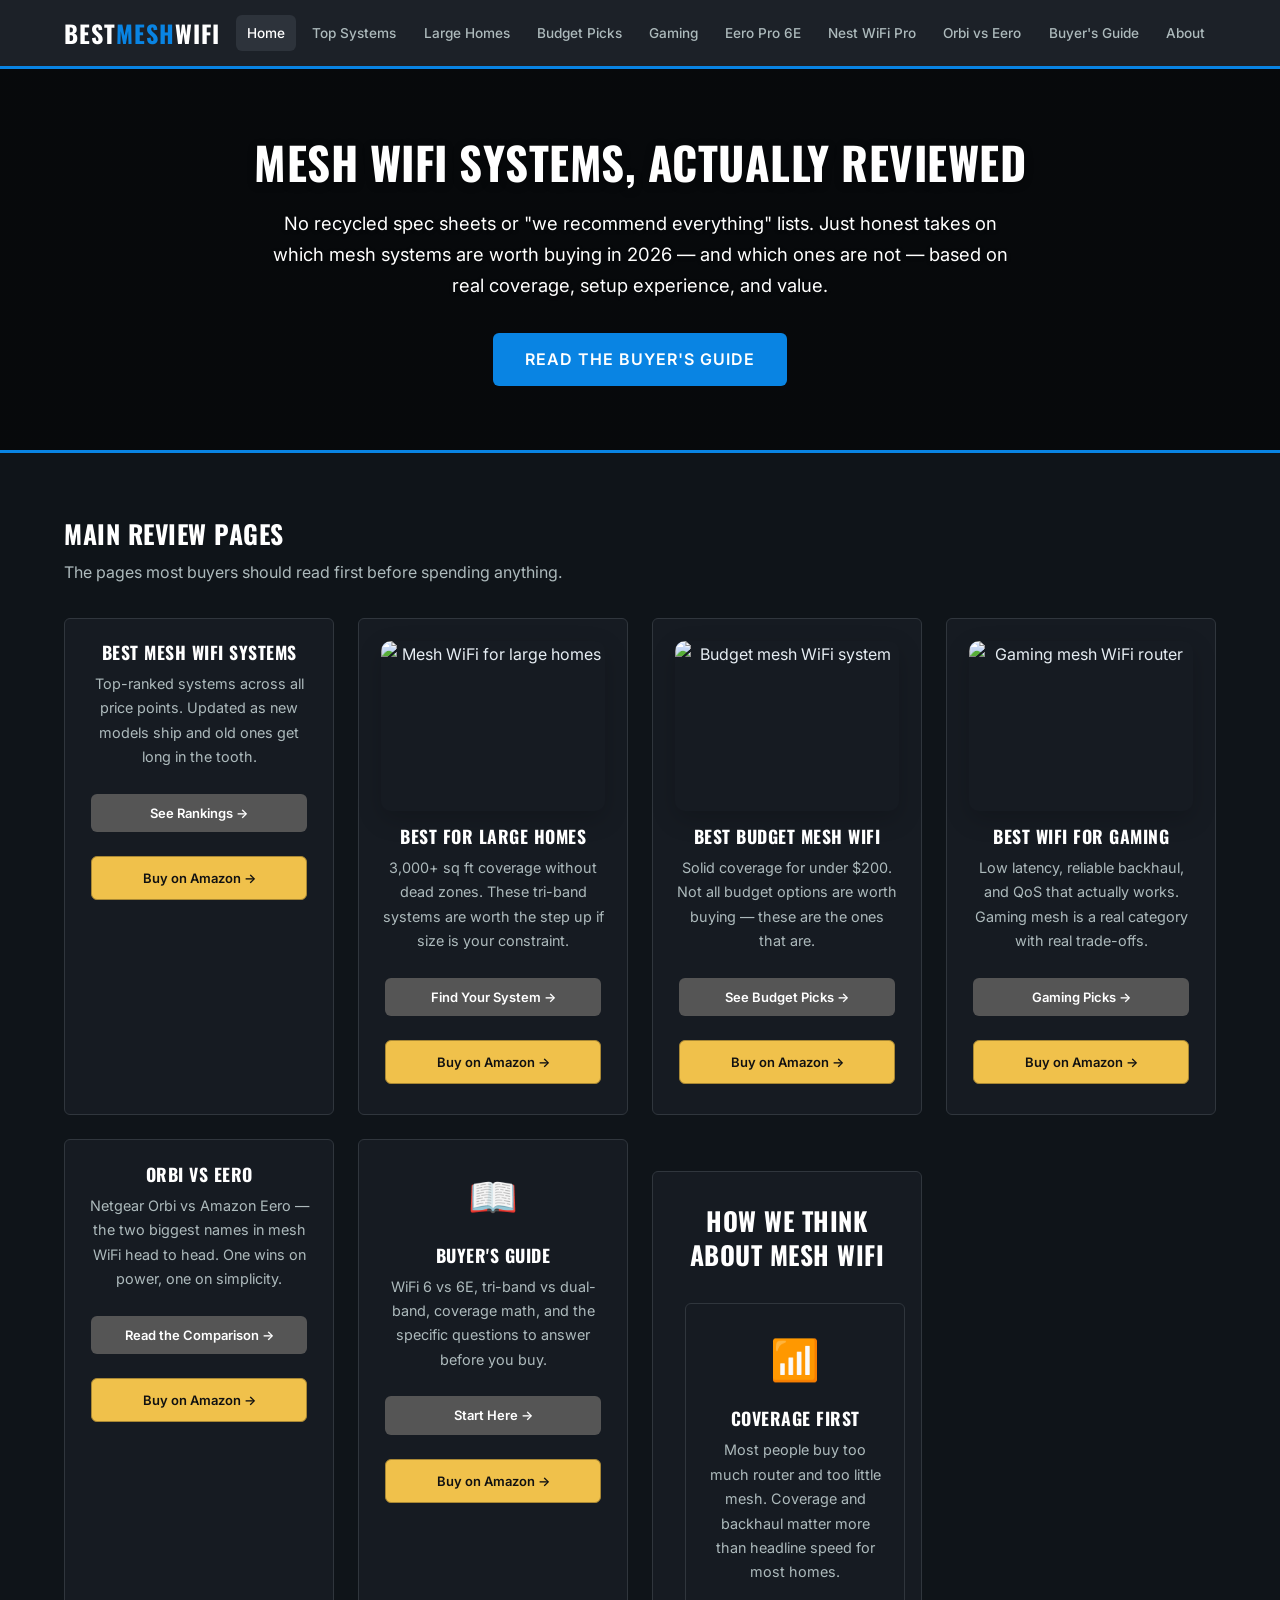
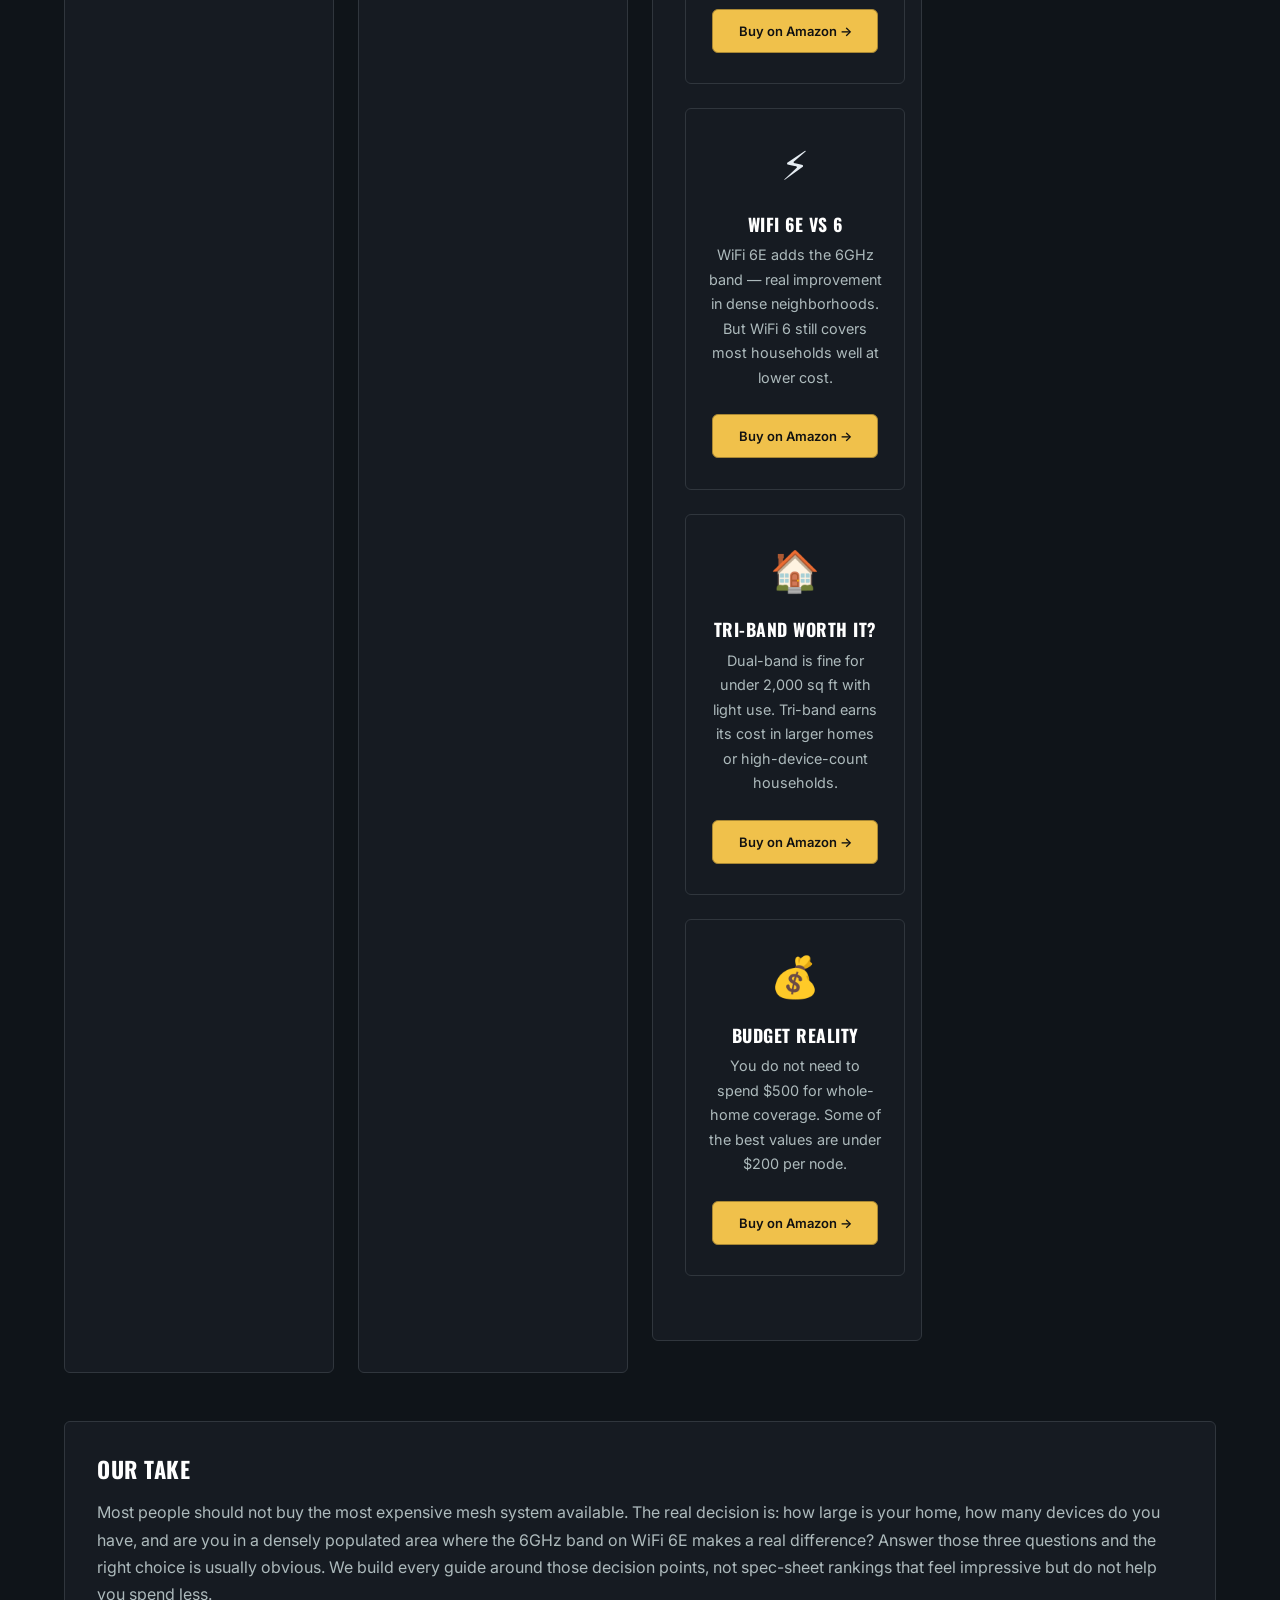
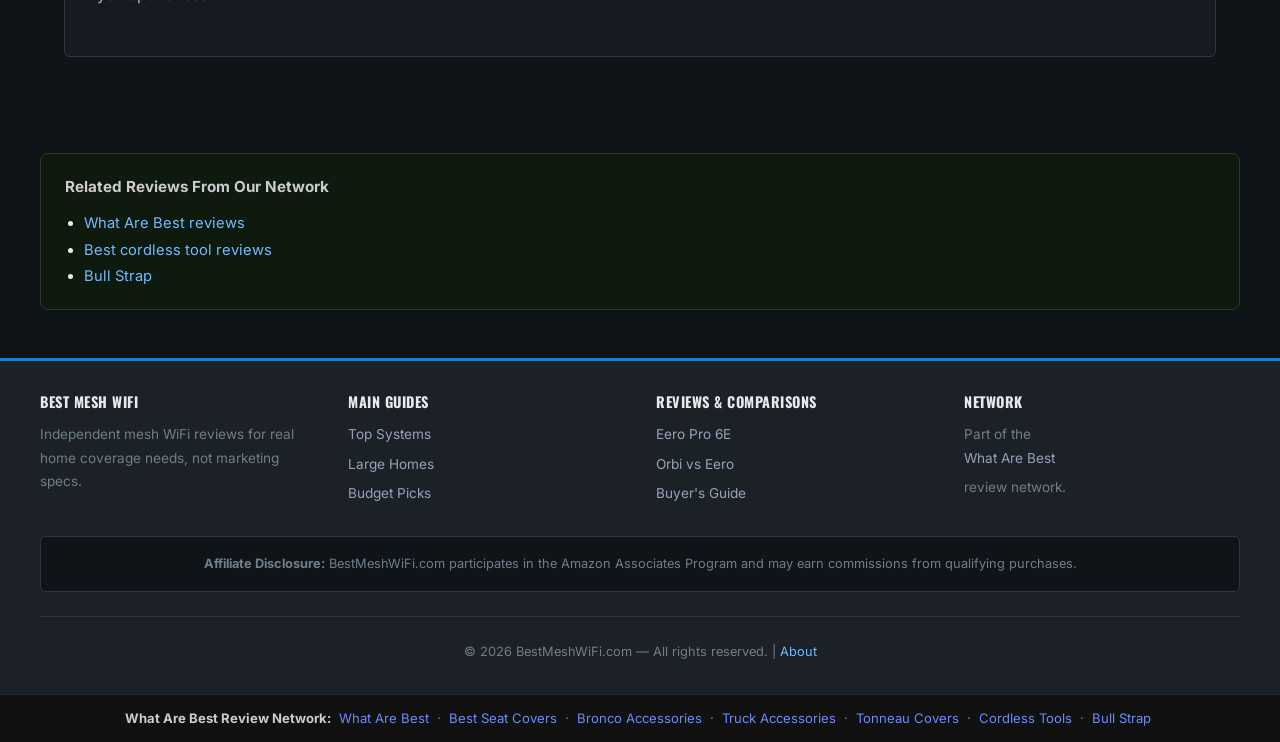
==== index.html @ 915e7b95 "Fix duplicate/placeholder images across vehicle/product cards (5 fixes (3 swap, 2 strip)) Network-wi" ====
<!DOCTYPE html>

<html lang="en">
<head>
<meta charset="utf-8"/>
<meta content="width=device-width,initial-scale=1.0" name="viewport"/>
<meta name="description" content="Best mesh WiFi systems ranked: Eero, Google Nest, Netgear Orbi, TP-Link Deco, and Asus ZenWiFi compared for coverage, speed, and value."/>
<title>Best Mesh WiFi 2026 — Honest Reviews &amp; Comparisons</title>
<meta content="Independent mesh WiFi system reviews. Eero, Netgear Orbi, Google Nest WiFi, Deco, and more ranked for real coverage, speed, and value." name="description"/>
<link href="https://bestmeshwifi.com/" rel="canonical"/>
<link href="https://fonts.googleapis.com" rel="preconnect"/>
<link href="https://fonts.googleapis.com/css2?family=Inter:wght@400;500;600;700&amp;family=Oswald:wght@400;500;600;700&amp;display=swap" rel="stylesheet"/>
<link href="css/style.css" rel="stylesheet"/>
<meta content="website" property="og:type"/>
<meta content="Best Mesh WiFi 2026 — Honest Reviews &amp; Comparisons" property="og:title"/>
<meta content="https://bestmeshwifi.com/" property="og:url"/>
<meta content="bestmeshwifi.com" property="og:site_name"/>
<meta content="Independent mesh WiFi system reviews. Eero, Netgear Orbi, Google Nest WiFi, Deco, and more ranked for real coverage, speed, and value." property="og:description"/>
<meta content="summary" name="twitter:card"/>
<script type="application/ld+json">{"@context":"https://schema.org","@type":"WebSite","name":"Best Mesh WiFi","url":"https://bestmeshwifi.com/","publisher":{"@type":"Organization","name":"What Are Best"},"description":"Independent mesh WiFi system reviews and comparisons."}</script>
<style>
/* Buy Button Styles */
.buy-btn{display:inline-block;padding:12px 24px;border-radius:6px;font-weight:700;font-size:15px;text-decoration:none;text-align:center;transition:opacity .2s,transform .1s;margin:8px 4px;cursor:pointer}
.buy-btn:hover{opacity:.85;transform:translateY(-1px)}
.buy-btn-primary{background:#e8600a;color:#fff !important}
.buy-btn-amazon{background:#f0c14b;color:#111 !important;border:1px solid #a88734}
.buy-btn-store{background:#2563eb;color:#fff !important}
.buy-btn-bullstrap{background:#1a1a1a;color:#fff !important}
.card-buttons{display:flex;gap:8px;flex-wrap:wrap;margin-top:10px;align-items:center}
.card-buttons a{flex:1;min-width:120px;text-align:center;font-size:13px;padding:10px 12px}
</style><style>
/* === VISUAL OVERHAUL ENHANCEMENTS === */
html{scroll-behavior:smooth}
.hero{background:linear-gradient(rgba(0,0,0,0.55),rgba(0,0,0,0.55)),url('https://m.media-amazon.com/images/I/61bMNCeAUAL._AC_SL1500_.jpg') center/cover no-repeat!important;min-height:280px;display:flex;align-items:center;justify-content:center;flex-direction:column;color:#fff!important;position:relative}
.cat-card img{width:100%;max-width:280px;height:170px;object-fit:cover;border-radius:10px;margin:0 auto 14px;display:block;box-shadow:0 8px 24px rgba(0,0,0,.18)}
.hero *{color:#fff!important}
.hero h1,.hero h2{text-shadow:0 2px 8px rgba(0,0,0,.4)}
.hero p{text-shadow:0 1px 4px rgba(0,0,0,.3)}
.stars{color:#F59E0B;font-size:1rem;letter-spacing:1px;margin-bottom:4px}
.stars .count{color:#64748b;font-size:.8rem;margin-left:4px;letter-spacing:0}
.pick-badge{display:inline-block;background:linear-gradient(135deg,#E8600A,#F59E0B);color:#fff;padding:4px 12px;border-radius:20px;font-size:.75rem;font-weight:700;text-transform:uppercase;letter-spacing:.5px;margin-bottom:8px}
.card,.cd{transition:transform .2s,box-shadow .2s!important}
.card:hover,.cd:hover{transform:translateY(-3px);box-shadow:0 8px 30px rgba(0,0,0,.12)!important}
.updated-badge{display:inline-block;background:#ECFDF5;color:#065F46;padding:4px 12px;border-radius:20px;font-size:.78rem;font-weight:600;margin:8px 0}
.back-to-top{position:fixed;bottom:24px;right:24px;background:#2563EB;color:#fff;width:44px;height:44px;border-radius:50%;display:flex;align-items:center;justify-content:center;font-size:1.2rem;text-decoration:none!important;box-shadow:0 4px 12px rgba(37,99,235,.4);opacity:0;transition:opacity .3s;z-index:999}
.back-to-top.visible{opacity:1}
header,nav{transition:box-shadow .3s}
header.scrolled,nav.scrolled{box-shadow:0 2px 20px rgba(0,0,0,.1)!important}
.footer-grid{display:grid;grid-template-columns:repeat(auto-fit,minmax(200px,1fr));gap:24px;text-align:left;margin-bottom:24px}
.footer-col h4{font-size:.9rem;margin-bottom:12px;opacity:.9}
.footer-col a{display:block;color:#94A3B8;font-size:.85rem;margin-bottom:6px;text-decoration:none}
.footer-col a:hover{color:#fff}
</style>
</head>
<body>
<header class="site-header">
<div class="header-inner">
<a class="logo" href="index.html">BEST<span>MESH</span>WIFI</a>
<button aria-expanded="false" aria-label="Toggle navigation" class="nav-toggle">☰</button>
<nav class="main-nav" role="navigation">
<ul>
<li><a href="index.html">Home</a></li>
<li><a href="best-mesh-wifi-systems.html">Top Systems</a></li>
<li><a href="best-wifi-for-large-homes.html">Large Homes</a></li>
<li><a href="best-budget-mesh-wifi.html">Budget Picks</a></li>
<li><a href="best-wifi-for-gaming.html">Gaming</a></li>
<li><a href="eero-pro-6e-review.html">Eero Pro 6E</a></li>
<li><a href="google-nest-wifi-pro-review.html">Nest WiFi Pro</a></li>
<li><a href="orbi-vs-eero.html">Orbi vs Eero</a></li>
<li><a href="buyers-guide.html">Buyer's Guide</a></li>
<li><a href="about.html">About</a></li>
</ul>
</nav>
</div>
</header>
<section class="hero">
<h1>Mesh WiFi Systems, <span>Actually Reviewed</span></h1>
<p>No recycled spec sheets or "we recommend everything" lists. Just honest takes on which mesh systems are worth buying in 2026 — and which ones are not — based on real coverage, setup experience, and value.</p>
<a class="hero-cta" href="buyers-guide.html">Read the Buyer's Guide</a>
</section>
<div class="container">
<h2 style="color:var(--white);margin:2rem 0 .5rem;font-family:var(--font-heading);text-transform:uppercase;font-size:1.6rem">Main Review Pages</h2>
<p style="color:var(--text-secondary);margin-bottom:1.5rem">The pages most buyers should read first before spending anything.</p>
<div class="category-grid">
<div class="cat-card"><h3>Best Mesh WiFi Systems</h3><p>Top-ranked systems across all price points. Updated as new models ship and old ones get long in the tooth.</p><div class="card-buttons"><a class="buy-btn buy-btn-store" href="best-mesh-wifi-systems.html" style="background:#555;font-size:13px;padding:8px 12px">See Rankings →</a><a class="buy-btn buy-btn-amazon" href="https://www.amazon.com/s?k=Best+Mesh+WiFi+Systems&amp;tag=brazenprodu01-20" rel="nofollow noopener" target="_blank">Buy on Amazon →</a></div></div>
<div class="cat-card"><img alt="Mesh WiFi for large homes" loading="lazy" src="https://m.media-amazon.com/images/I/4181fAP1xAL._AC_SL1500_.jpg"/><h3>Best for Large Homes</h3><p>3,000+ sq ft coverage without dead zones. These tri-band systems are worth the step up if size is your constraint.</p><div class="card-buttons"><a class="buy-btn buy-btn-store" href="best-wifi-for-large-homes.html" style="background:#555;font-size:13px;padding:8px 12px">Find Your System →</a><a class="buy-btn buy-btn-amazon" href="https://www.amazon.com/s?k=Best+for+Large+Homes&amp;tag=brazenprodu01-20" rel="nofollow noopener" target="_blank">Buy on Amazon →</a></div></div>
<div class="cat-card"><img alt="Budget mesh WiFi system" loading="lazy" src="https://m.media-amazon.com/images/I/61hMRuRowfL._AC_SL1500_.jpg"/><h3>Best Budget Mesh WiFi</h3><p>Solid coverage for under $200. Not all budget options are worth buying — these are the ones that are.</p><div class="card-buttons"><a class="buy-btn buy-btn-store" href="best-budget-mesh-wifi.html" style="background:#555;font-size:13px;padding:8px 12px">See Budget Picks →</a><a class="buy-btn buy-btn-amazon" href="https://www.amazon.com/s?k=Best+Budget+Mesh+WiFi&amp;tag=brazenprodu01-20" rel="nofollow noopener" target="_blank">Buy on Amazon →</a></div></div>
<div class="cat-card"><img alt="Gaming mesh WiFi router" loading="lazy" src="https://m.media-amazon.com/images/I/61uMoKLvCiL._AC_SL1500_.jpg"/><h3>Best WiFi for Gaming</h3><p>Low latency, reliable backhaul, and QoS that actually works. Gaming mesh is a real category with real trade-offs.</p><div class="card-buttons"><a class="buy-btn buy-btn-store" href="best-wifi-for-gaming.html" style="background:#555;font-size:13px;padding:8px 12px">Gaming Picks →</a><a class="buy-btn buy-btn-amazon" href="https://www.amazon.com/s?k=Best+WiFi+for+Gaming&amp;tag=brazenprodu01-20" rel="nofollow noopener" target="_blank">Buy on Amazon →</a></div></div>
<div class="cat-card"><h3>Orbi vs Eero</h3><p>Netgear Orbi vs Amazon Eero — the two biggest names in mesh WiFi head to head. One wins on power, one on simplicity.</p><div class="card-buttons"><a class="buy-btn buy-btn-store" href="orbi-vs-eero.html" style="background:#555;font-size:13px;padding:8px 12px">Read the Comparison →</a><a class="buy-btn buy-btn-amazon" href="https://www.amazon.com/s?k=Orbi+vs+Eero&amp;tag=brazenprodu01-20" rel="nofollow noopener" target="_blank">Buy on Amazon →</a></div></div>
<div class="cat-card"><div class="icon">📖</div><h3>Buyer's Guide</h3><p>WiFi 6 vs 6E, tri-band vs dual-band, coverage math, and the specific questions to answer before you buy.</p><div class="card-buttons"><a class="buy-btn buy-btn-store" href="buyers-guide.html" style="background:#555;font-size:13px;padding:8px 12px">Start Here →</a><a class="buy-btn buy-btn-amazon" href="https://www.amazon.com/s?k=Buyer's+Guide&amp;tag=brazenprodu01-20" rel="nofollow noopener" target="_blank">Buy on Amazon →</a></div></div>

<section class="brand-section">
<h2 style="color:var(--white);text-align:center;margin-bottom:1.5rem;font-size:1.6rem">How We Think About Mesh WiFi</h2>
<div class="category-grid">
<div class="cat-card"><div class="icon">📶</div><h3>Coverage First</h3><p>Most people buy too much router and too little mesh. Coverage and backhaul matter more than headline speed for most homes.</p><div class="card-buttons"><a class="buy-btn buy-btn-amazon" href="https://www.amazon.com/s?k=Coverage+First&amp;tag=brazenprodu01-20" rel="nofollow noopener" target="_blank">Buy on Amazon →</a></div></div>
<div class="cat-card"><div class="icon">⚡</div><h3>WiFi 6E vs 6</h3><p>WiFi 6E adds the 6GHz band — real improvement in dense neighborhoods. But WiFi 6 still covers most households well at lower cost.</p><div class="card-buttons"><a class="buy-btn buy-btn-amazon" href="https://www.amazon.com/s?k=WiFi+6E+vs+6&amp;tag=brazenprodu01-20" rel="nofollow noopener" target="_blank">Buy on Amazon →</a></div></div>
<div class="cat-card"><div class="icon">🏠</div><h3>Tri-Band Worth It?</h3><p>Dual-band is fine for under 2,000 sq ft with light use. Tri-band earns its cost in larger homes or high-device-count households.</p><div class="card-buttons"><a class="buy-btn buy-btn-amazon" href="https://www.amazon.com/s?k=Tri-Band+Worth+It?&amp;tag=brazenprodu01-20" rel="nofollow noopener" target="_blank">Buy on Amazon →</a></div></div>
<div class="cat-card"><div class="icon">💰</div><h3>Budget Reality</h3><p>You do not need to spend $500 for whole-home coverage. Some of the best values are under $200 per node.</p><div class="card-buttons"><a class="buy-btn buy-btn-amazon" href="https://www.amazon.com/s?k=Budget+Reality&amp;tag=brazenprodu01-20" rel="nofollow noopener" target="_blank">Buy on Amazon →</a></div></div>
</div>
</section></div>
<section class="brand-section" style="margin-top:3rem">
<h2 style="color:var(--white);margin-bottom:1rem;font-size:1.4rem">Our Take</h2>
<p style="color:var(--text-secondary);margin-bottom:1rem">Most people should not buy the most expensive mesh system available. The real decision is: how large is your home, how many devices do you have, and are you in a densely populated area where the 6GHz band on WiFi 6E makes a real difference? Answer those three questions and the right choice is usually obvious. We build every guide around those decision points, not spec-sheet rankings that feel impressive but do not help you spend less.</p>
</section>
</div>
<div class="cross-links-box" style="background:#0f1a0f;border:1px solid #2a3a2a;border-radius:8px;padding:1.2rem 1.5rem;margin:2rem auto;max-width:1200px;">
<strong style="font-size:.95rem;color:#ccc;">Related Reviews From Our Network</strong>
<ul style="margin:.6rem 0 0 1.2rem;font-size:.92rem;line-height:1.8;">
<li><a href="https://whatarebest.com">What Are Best reviews</a></li>
<li><a href="https://bestcordlesstools.com">Best cordless tool reviews</a></li>

<li><a href="https://bullstrap.com">Bull Strap</a></li>
</ul>
</div>
<footer class="site-footer">
<div class="footer-inner">
<div class="footer-col"><h4>Best Mesh WiFi</h4><p>Independent mesh WiFi reviews for real home coverage needs, not marketing specs.</p></div>
<div class="footer-col"><h4>Main Guides</h4><ul><li><a href="best-mesh-wifi-systems.html">Top Systems</a></li><li><a href="best-wifi-for-large-homes.html">Large Homes</a></li><li><a href="best-budget-mesh-wifi.html">Budget Picks</a></li></ul></div>
<div class="footer-col"><h4>Reviews &amp; Comparisons</h4><ul><li><a href="eero-pro-6e-review.html">Eero Pro 6E</a></li><li><a href="orbi-vs-eero.html">Orbi vs Eero</a></li><li><a href="buyers-guide.html">Buyer's Guide</a></li></ul></div>
<div class="footer-col"><h4>Network</h4><p>Part of the <a href="https://www.whatarebest.com" rel="noopener" target="_blank">What Are Best</a> review network.</p></div>
</div>
<div class="affiliate-disclosure"><p><strong>Affiliate Disclosure:</strong> BestMeshWiFi.com participates in the Amazon Associates Program and may earn commissions from qualifying purchases.</p></div>
<div class="footer-bottom"><p>© 2026 BestMeshWiFi.com — All rights reserved. | <a href="about.html">About</a></p></div>
</footer>
<script src="js/main.js"></script>

<a href="#" class="back-to-top" id="btt" aria-label="Back to top">↑</a>
<script>
(function(){var b=document.getElementById('btt'),h=document.querySelector('header,nav');
window.addEventListener('scroll',function(){b.classList.toggle('visible',window.scrollY>400);if(h)h.classList.toggle('scrolled',window.scrollY>50)});
b.addEventListener('click',function(e){e.preventDefault();window.scrollTo({top:0,behavior:'smooth'})})})();
</script>


<div class="network-links" style="text-align:center;padding:12px 16px;background:#111;color:#888;font-size:.82rem;border-top:1px solid #222;">
<strong>What Are Best Review Network:</strong>
<a href="https://whatarebest.com" style="color:#6b8aff;text-decoration:none;margin:0 4px;">What Are Best</a> ·
  <a href="https://bestseatcover.com" style="color:#6b8aff;text-decoration:none;margin:0 4px;">Best Seat Covers</a> ·
  <a href="https://bestbroncoaccessories.com" style="color:#6b8aff;text-decoration:none;margin:0 4px;">Bronco Accessories</a> ·
  <a href="https://besttruckaccessories.com" style="color:#6b8aff;text-decoration:none;margin:0 4px;">Truck Accessories</a> ·
  <a href="https://besttonneaucovers.com" style="color:#6b8aff;text-decoration:none;margin:0 4px;">Tonneau Covers</a> ·
  <a href="https://bestcordlesstools.com" style="color:#6b8aff;text-decoration:none;margin:0 4px;">Cordless Tools</a> ·
  <a href="https://bullstrap.com" style="color:#6b8aff;text-decoration:none;margin:0 4px;">Bull Strap</a>
</div>
</body>
</html>
---- css/style.css ----
/* ===== RESET & BASE ===== */
*,*::before,*::after{box-sizing:border-box;margin:0;padding:0}
:root{--charcoal:#0f1419;--charcoal-light:#1c2128;--charcoal-mid:#2d333b;--accent:#0984e3;--accent-dark:#0760b5;--accent-light:#74b9ff;--accent-yellow:#fdcb6e;--text-primary:#e6edf3;--text-secondary:#adbabc;--text-muted:#6e7f8a;--white:#fff;--border-color:#30363d;--card-bg:#161b22;--font-main:'Inter',system-ui,-apple-system,sans-serif;--font-heading:'Oswald',system-ui,sans-serif;--max-width:1200px;--radius:6px}
html{scroll-behavior:smooth;font-size:16px}body{font-family:var(--font-main);background:var(--charcoal);color:var(--text-primary);line-height:1.7;-webkit-font-smoothing:antialiased}a{color:var(--accent-light);text-decoration:none;transition:color .2s}a:hover{color:var(--accent-yellow)}img{max-width:100%;height:auto;display:block}h1,h2,h3,h4,h5{font-family:var(--font-heading);text-transform:uppercase;letter-spacing:.5px;line-height:1.3}.site-header{background:var(--charcoal-light);border-bottom:3px solid var(--accent);position:sticky;top:0;z-index:1000;backdrop-filter:blur(10px)}.header-inner{max-width:var(--max-width);margin:0 auto;padding:.8rem 1.5rem;display:flex;align-items:center;justify-content:space-between}.logo{font-family:var(--font-heading);font-size:1.5rem;color:var(--white);font-weight:700;letter-spacing:1px}.logo span{color:var(--accent)}.nav-toggle{display:none;background:none;border:none;color:var(--white);font-size:1.5rem;cursor:pointer}.main-nav ul{list-style:none;display:flex;gap:.3rem;flex-wrap:wrap}.main-nav a{display:block;padding:.4rem .7rem;color:var(--text-secondary);font-size:.85rem;font-weight:500;border-radius:var(--radius);transition:all .2s}.main-nav a:hover,.main-nav a.active{color:var(--white);background:var(--charcoal-mid)}.hero{background:linear-gradient(135deg,var(--charcoal) 0%,#0a1a2e 50%,var(--charcoal-light) 100%);padding:4rem 1.5rem;text-align:center;border-bottom:3px solid var(--accent)}.hero h1{font-size:2.8rem;color:var(--white);margin-bottom:1rem}.hero h1 span{color:var(--accent)}.hero p{font-size:1.15rem;color:var(--text-secondary);max-width:760px;margin:0 auto 2rem}.hero-cta{display:inline-block;background:var(--accent);color:var(--white);padding:.8rem 2rem;border-radius:var(--radius);font-weight:600;font-size:1rem;transition:all .2s;text-transform:uppercase;letter-spacing:1px}.hero-cta:hover{background:var(--accent-dark);color:var(--white);transform:translateY(-2px);box-shadow:0 4px 15px rgba(9,132,227,.4)}.container{max-width:var(--max-width);margin:0 auto;padding:2rem 1.5rem}.category-grid{display:grid;grid-template-columns:repeat(auto-fill,minmax(220px,1fr));gap:1.5rem;margin:2rem 0}.cat-card,.brand-section{background:var(--card-bg);border:1px solid var(--border-color);border-radius:var(--radius)}.cat-card{padding:1.4rem;text-align:center;transition:all .2s}.cat-card:hover{border-color:var(--accent);transform:translateY(-3px);box-shadow:0 8px 25px rgba(0,0,0,.3)}.cat-card .icon{font-size:2.5rem;margin-bottom:.8rem}.cat-card h3{font-size:1.1rem;color:var(--white);margin-bottom:.5rem}.cat-card p{font-size:.9rem;color:var(--text-secondary);margin-bottom:1rem}.cat-card a{color:var(--accent-light);font-weight:600;font-size:.9rem}.brand-section{padding:2rem;margin:2rem 0}.site-footer{background:var(--charcoal-light);border-top:3px solid var(--accent);padding:2rem 1.5rem;margin-top:3rem}.footer-inner{max-width:var(--max-width);margin:0 auto;display:grid;grid-template-columns:repeat(auto-fit,minmax(250px,1fr));gap:2rem}.footer-col h4{font-family:var(--font-heading);color:var(--white);margin-bottom:.8rem;font-size:.95rem}.footer-col p,.footer-col a{font-size:.85rem;color:var(--text-muted)}.footer-col ul{list-style:none}.footer-col li{margin-bottom:.4rem}.affiliate-disclosure{background:var(--charcoal);border:1px solid var(--border-color);border-radius:var(--radius);padding:1rem;margin-top:1.5rem;max-width:var(--max-width);margin-left:auto;margin-right:auto}.affiliate-disclosure p{font-size:.8rem;color:var(--text-muted);text-align:center}.footer-bottom{text-align:center;padding-top:1.5rem;margin-top:1.5rem;border-top:1px solid var(--border-color);max-width:var(--max-width);margin-left:auto;margin-right:auto}.footer-bottom p{font-size:.8rem;color:var(--text-muted)}.network-links{background:#0a0f14;padding:1.2rem;text-align:center;font-size:.82rem;color:#888;border-top:1px solid #333}.network-links strong{color:#ccc}.network-links a{color:#aaa;margin:0 .5rem}@media(max-width:768px){.nav-toggle{display:block}.main-nav{display:none;position:absolute;top:100%;left:0;right:0;background:var(--charcoal-light);border-bottom:3px solid var(--accent);padding:1rem}.main-nav.open{display:block}.main-nav ul{flex-direction:column;gap:0}.main-nav a{padding:.7rem 1rem;border-radius:0;border-bottom:1px solid var(--border-color)}.hero h1{font-size:1.8rem}.header-inner{position:relative}.category-grid{grid-template-columns:1fr}}


/* Buy Button Styles */
.buy-btn{display:inline-block;padding:12px 24px;border-radius:6px;font-weight:700;font-size:15px;text-decoration:none;text-align:center;transition:opacity .2s,transform .1s;margin:8px 4px;cursor:pointer}
.buy-btn:hover{opacity:.85;transform:translateY(-1px)}
.buy-btn-primary{background:#e8600a;color:#fff !important}
.buy-btn-amazon{background:#f0c14b;color:#111 !important;border:1px solid #a88734}
.buy-btn-store{background:#2563eb;color:#fff !important}
.buy-btn-bullstrap{background:#1a1a1a;color:#fff !important}
.card-buttons{display:flex;gap:8px;flex-wrap:wrap;margin-top:10px;align-items:center}
.card-buttons a{flex:1;min-width:120px;text-align:center;font-size:13px;padding:10px 12px}
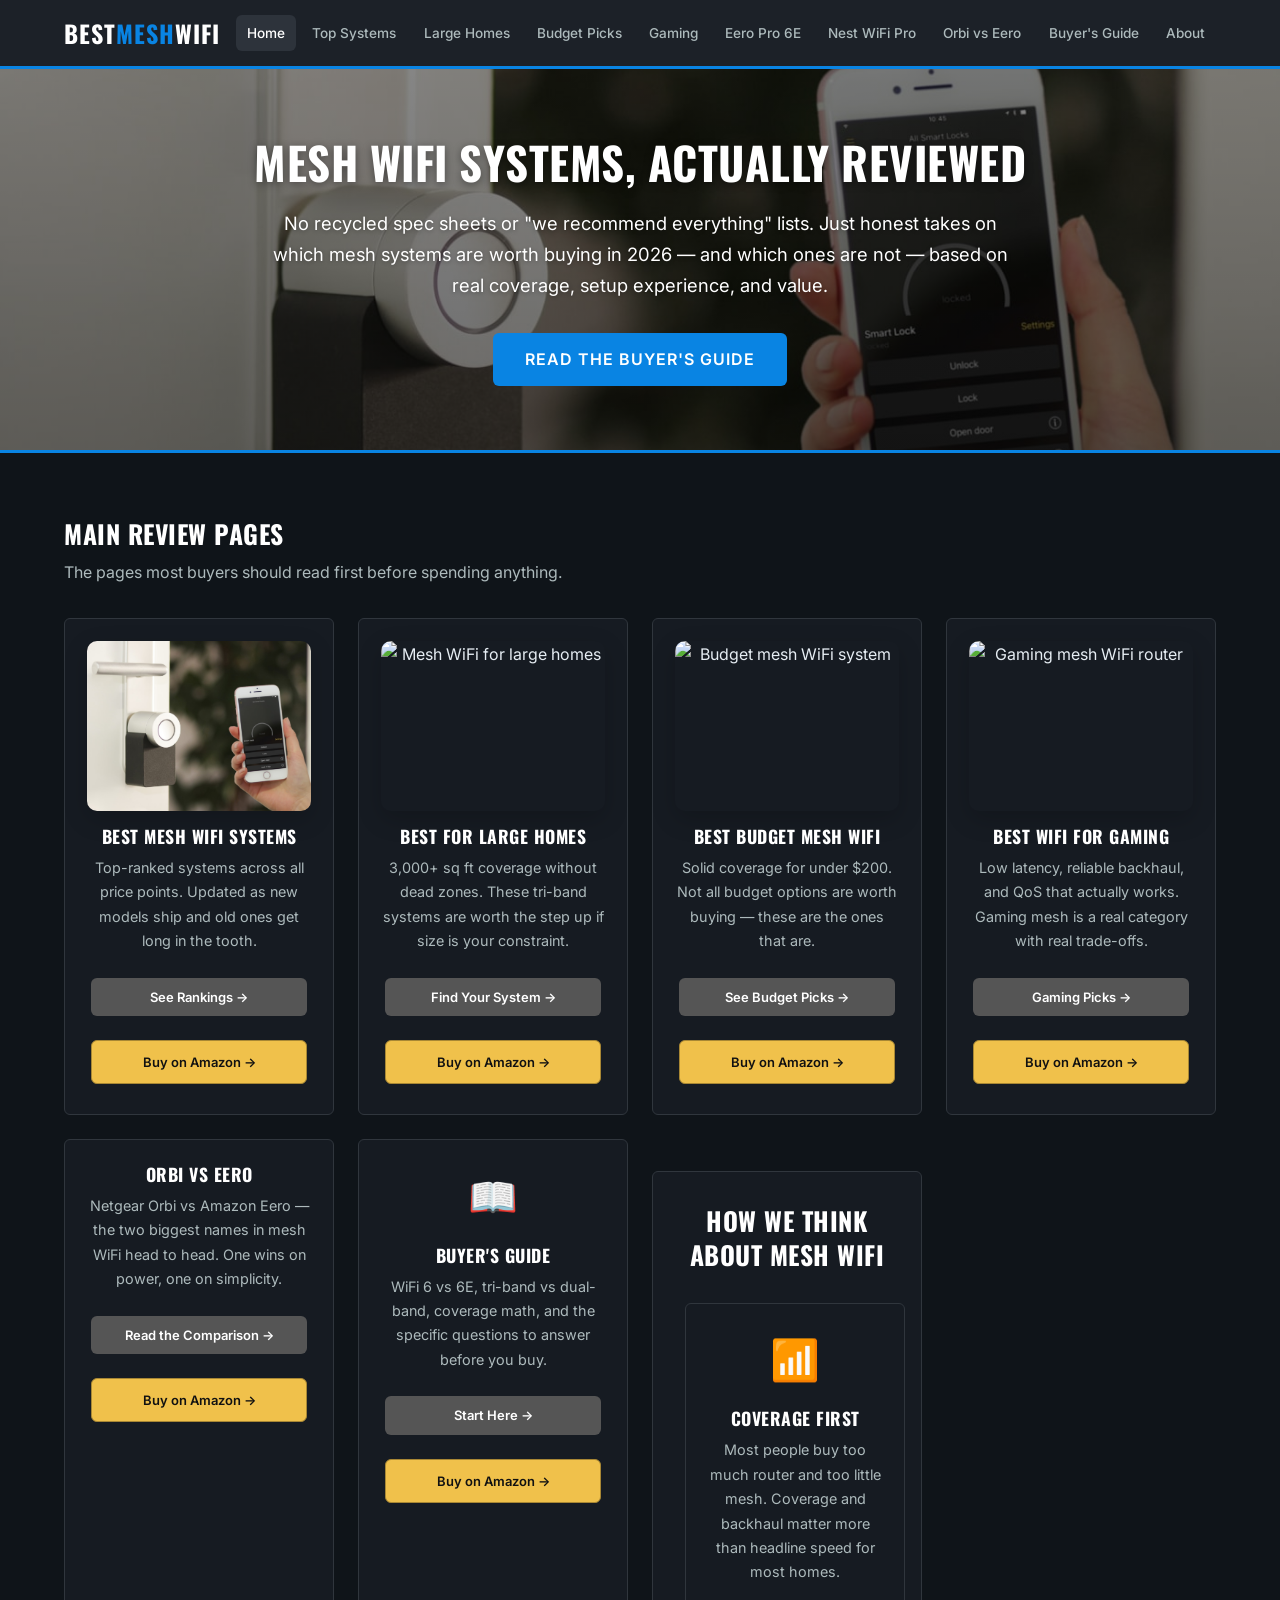
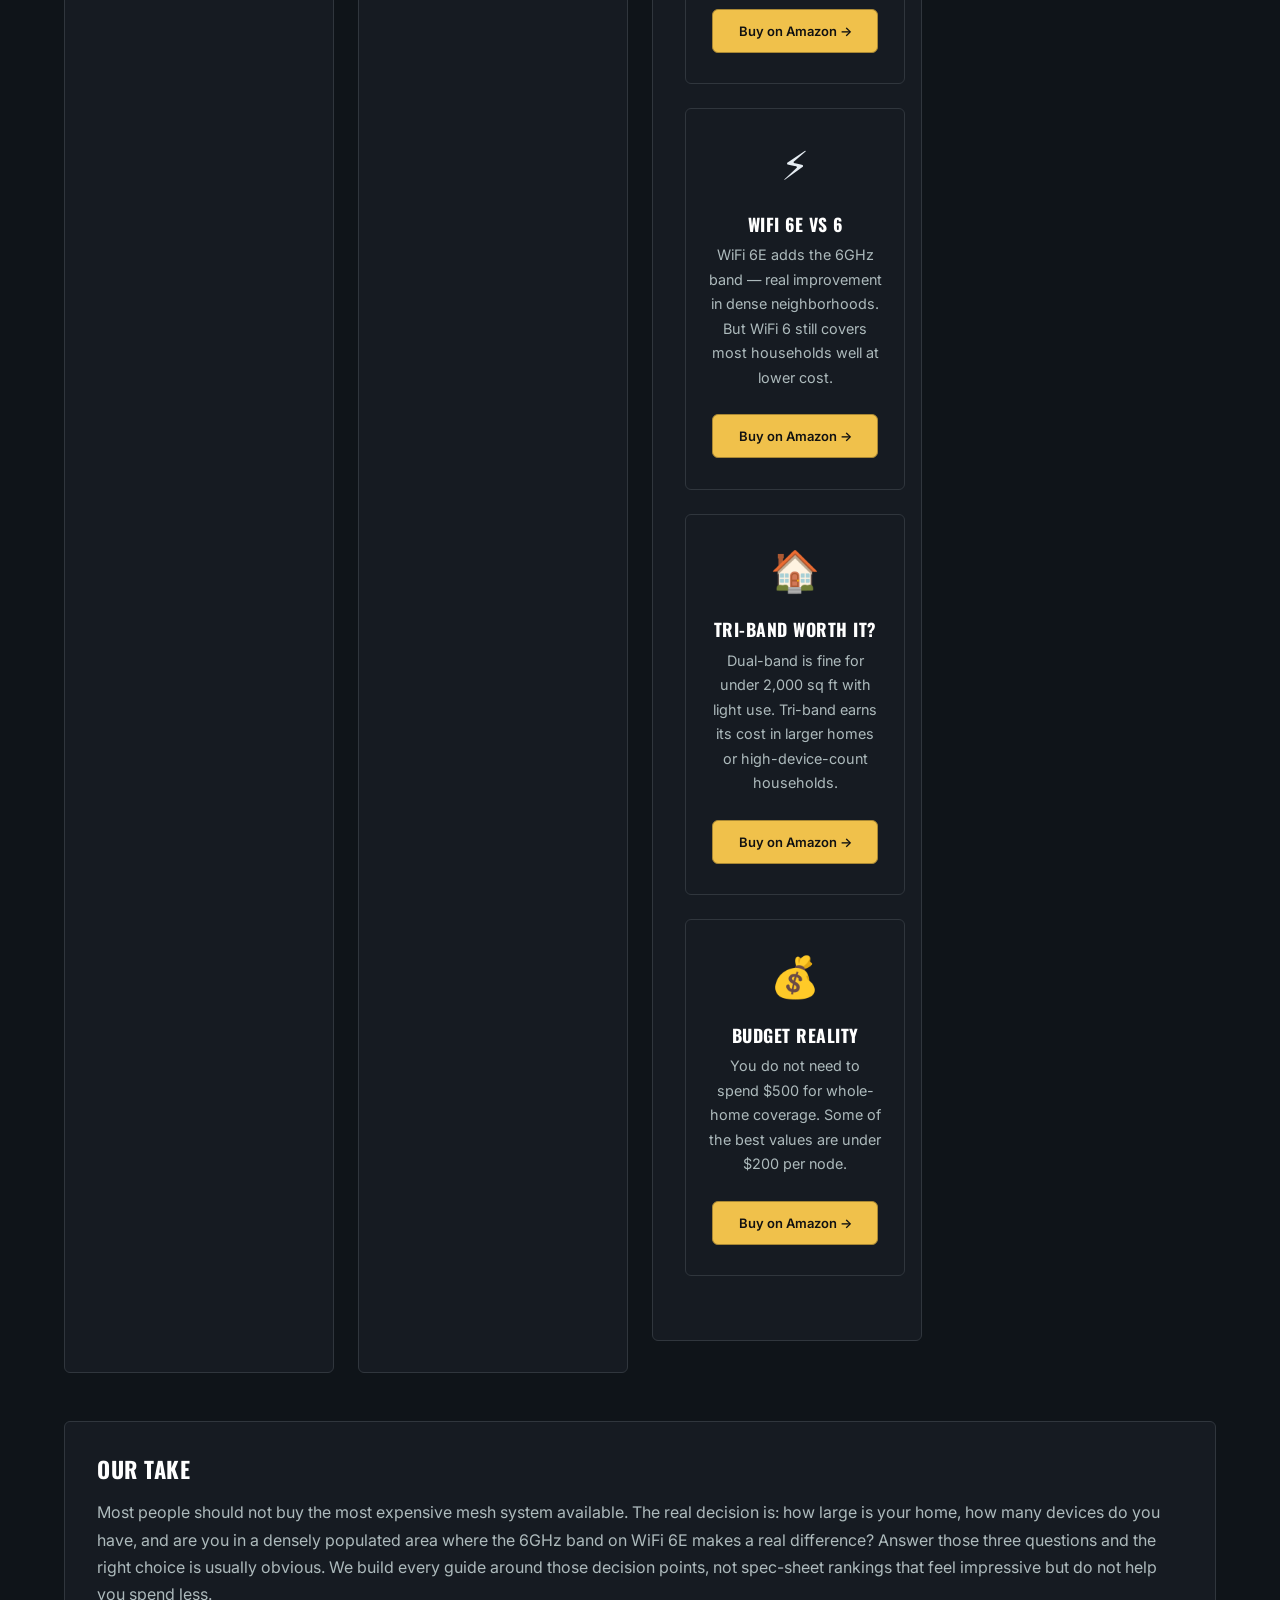
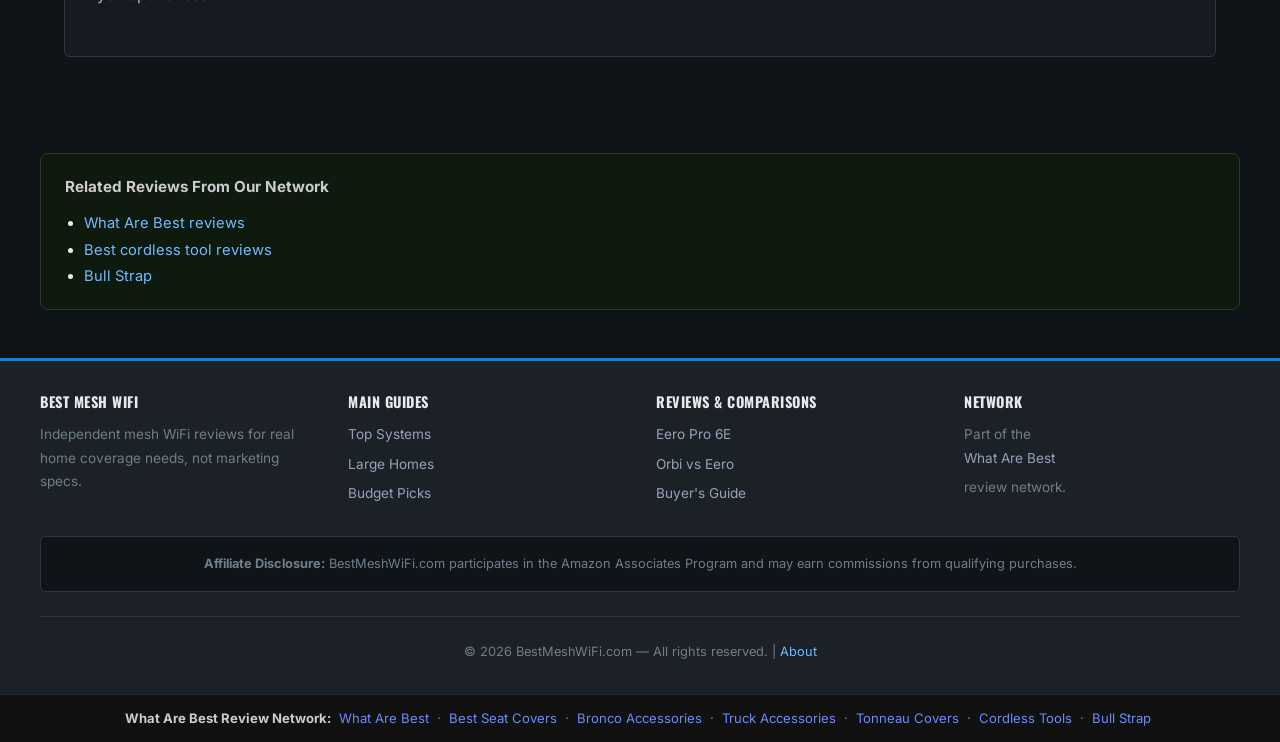
==== commit 5d328358: "Add product images to content pages for better visual experience" ====
--- a/index.html
+++ b/index.html
@@ -2,7 +2,9 @@
 
 <html lang="en">
 <head>
+<meta name="robots" content="index,follow">
 <meta charset="utf-8"/>
+<link rel="canonical" href="https://bestmeshwifi.com/">
 <meta content="width=device-width,initial-scale=1.0" name="viewport"/>
 <meta name="description" content="Best mesh WiFi systems ranked: Eero, Google Nest, Netgear Orbi, TP-Link Deco, and Asus ZenWiFi compared for coverage, speed, and value."/>
 <title>Best Mesh WiFi 2026 — Honest Reviews &amp; Comparisons</title>
@@ -31,7 +33,7 @@
 </style><style>
 /* === VISUAL OVERHAUL ENHANCEMENTS === */
 html{scroll-behavior:smooth}
-.hero{background:linear-gradient(rgba(0,0,0,0.55),rgba(0,0,0,0.55)),url('https://m.media-amazon.com/images/I/61bMNCeAUAL._AC_SL1500_.jpg') center/cover no-repeat!important;min-height:280px;display:flex;align-items:center;justify-content:center;flex-direction:column;color:#fff!important;position:relative}
+.hero{background:linear-gradient(rgba(0,0,0,0.48),rgba(0,0,0,0.58)),url('images/hero-home-wifi.jpg') center/cover no-repeat!important;min-height:320px;display:flex;align-items:center;justify-content:center;flex-direction:column;color:#fff!important;position:relative}
 .cat-card img{width:100%;max-width:280px;height:170px;object-fit:cover;border-radius:10px;margin:0 auto 14px;display:block;box-shadow:0 8px 24px rgba(0,0,0,.18)}
 .hero *{color:#fff!important}
 .hero h1,.hero h2{text-shadow:0 2px 8px rgba(0,0,0,.4)}
@@ -82,7 +84,7 @@
 <h2 style="color:var(--white);margin:2rem 0 .5rem;font-family:var(--font-heading);text-transform:uppercase;font-size:1.6rem">Main Review Pages</h2>
 <p style="color:var(--text-secondary);margin-bottom:1.5rem">The pages most buyers should read first before spending anything.</p>
 <div class="category-grid">
-<div class="cat-card"><h3>Best Mesh WiFi Systems</h3><p>Top-ranked systems across all price points. Updated as new models ship and old ones get long in the tooth.</p><div class="card-buttons"><a class="buy-btn buy-btn-store" href="best-mesh-wifi-systems.html" style="background:#555;font-size:13px;padding:8px 12px">See Rankings →</a><a class="buy-btn buy-btn-amazon" href="https://www.amazon.com/s?k=Best+Mesh+WiFi+Systems&amp;tag=brazenprodu01-20" rel="nofollow noopener" target="_blank">Buy on Amazon →</a></div></div>
+<div class="cat-card"><img alt="Whole-home WiFi setup in a modern house" loading="lazy" src="images/hero-home-wifi.jpg"/><h3>Best Mesh WiFi Systems</h3><p>Top-ranked systems across all price points. Updated as new models ship and old ones get long in the tooth.</p><div class="card-buttons"><a class="buy-btn buy-btn-store" href="best-mesh-wifi-systems.html" style="background:#555;font-size:13px;padding:8px 12px">See Rankings →</a><a class="buy-btn buy-btn-amazon" href="https://www.amazon.com/s?k=Best+Mesh+WiFi+Systems&amp;tag=brazenprodu01-20" rel="nofollow noopener" target="_blank">Buy on Amazon →</a></div></div>
 <div class="cat-card"><img alt="Mesh WiFi for large homes" loading="lazy" src="https://m.media-amazon.com/images/I/4181fAP1xAL._AC_SL1500_.jpg"/><h3>Best for Large Homes</h3><p>3,000+ sq ft coverage without dead zones. These tri-band systems are worth the step up if size is your constraint.</p><div class="card-buttons"><a class="buy-btn buy-btn-store" href="best-wifi-for-large-homes.html" style="background:#555;font-size:13px;padding:8px 12px">Find Your System →</a><a class="buy-btn buy-btn-amazon" href="https://www.amazon.com/s?k=Best+for+Large+Homes&amp;tag=brazenprodu01-20" rel="nofollow noopener" target="_blank">Buy on Amazon →</a></div></div>
 <div class="cat-card"><img alt="Budget mesh WiFi system" loading="lazy" src="https://m.media-amazon.com/images/I/61hMRuRowfL._AC_SL1500_.jpg"/><h3>Best Budget Mesh WiFi</h3><p>Solid coverage for under $200. Not all budget options are worth buying — these are the ones that are.</p><div class="card-buttons"><a class="buy-btn buy-btn-store" href="best-budget-mesh-wifi.html" style="background:#555;font-size:13px;padding:8px 12px">See Budget Picks →</a><a class="buy-btn buy-btn-amazon" href="https://www.amazon.com/s?k=Best+Budget+Mesh+WiFi&amp;tag=brazenprodu01-20" rel="nofollow noopener" target="_blank">Buy on Amazon →</a></div></div>
 <div class="cat-card"><img alt="Gaming mesh WiFi router" loading="lazy" src="https://m.media-amazon.com/images/I/61uMoKLvCiL._AC_SL1500_.jpg"/><h3>Best WiFi for Gaming</h3><p>Low latency, reliable backhaul, and QoS that actually works. Gaming mesh is a real category with real trade-offs.</p><div class="card-buttons"><a class="buy-btn buy-btn-store" href="best-wifi-for-gaming.html" style="background:#555;font-size:13px;padding:8px 12px">Gaming Picks →</a><a class="buy-btn buy-btn-amazon" href="https://www.amazon.com/s?k=Best+WiFi+for+Gaming&amp;tag=brazenprodu01-20" rel="nofollow noopener" target="_blank">Buy on Amazon →</a></div></div>
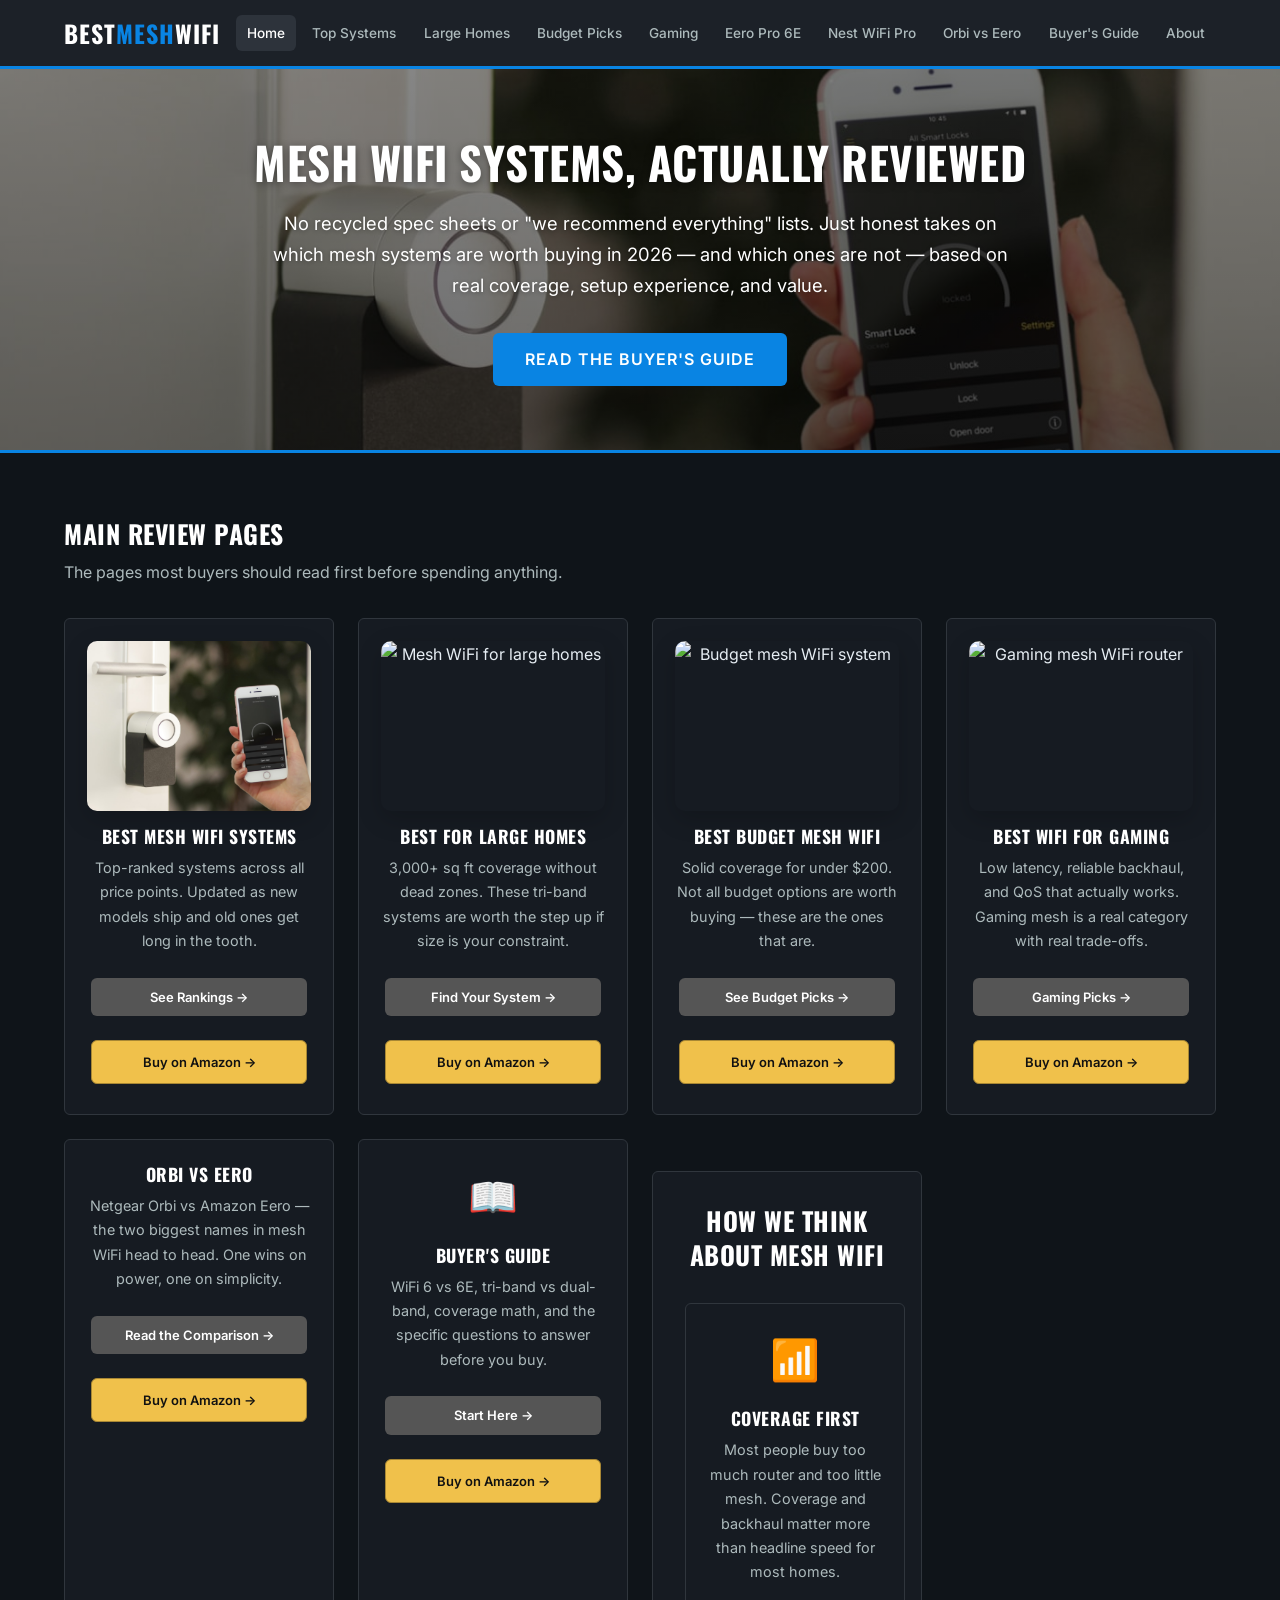
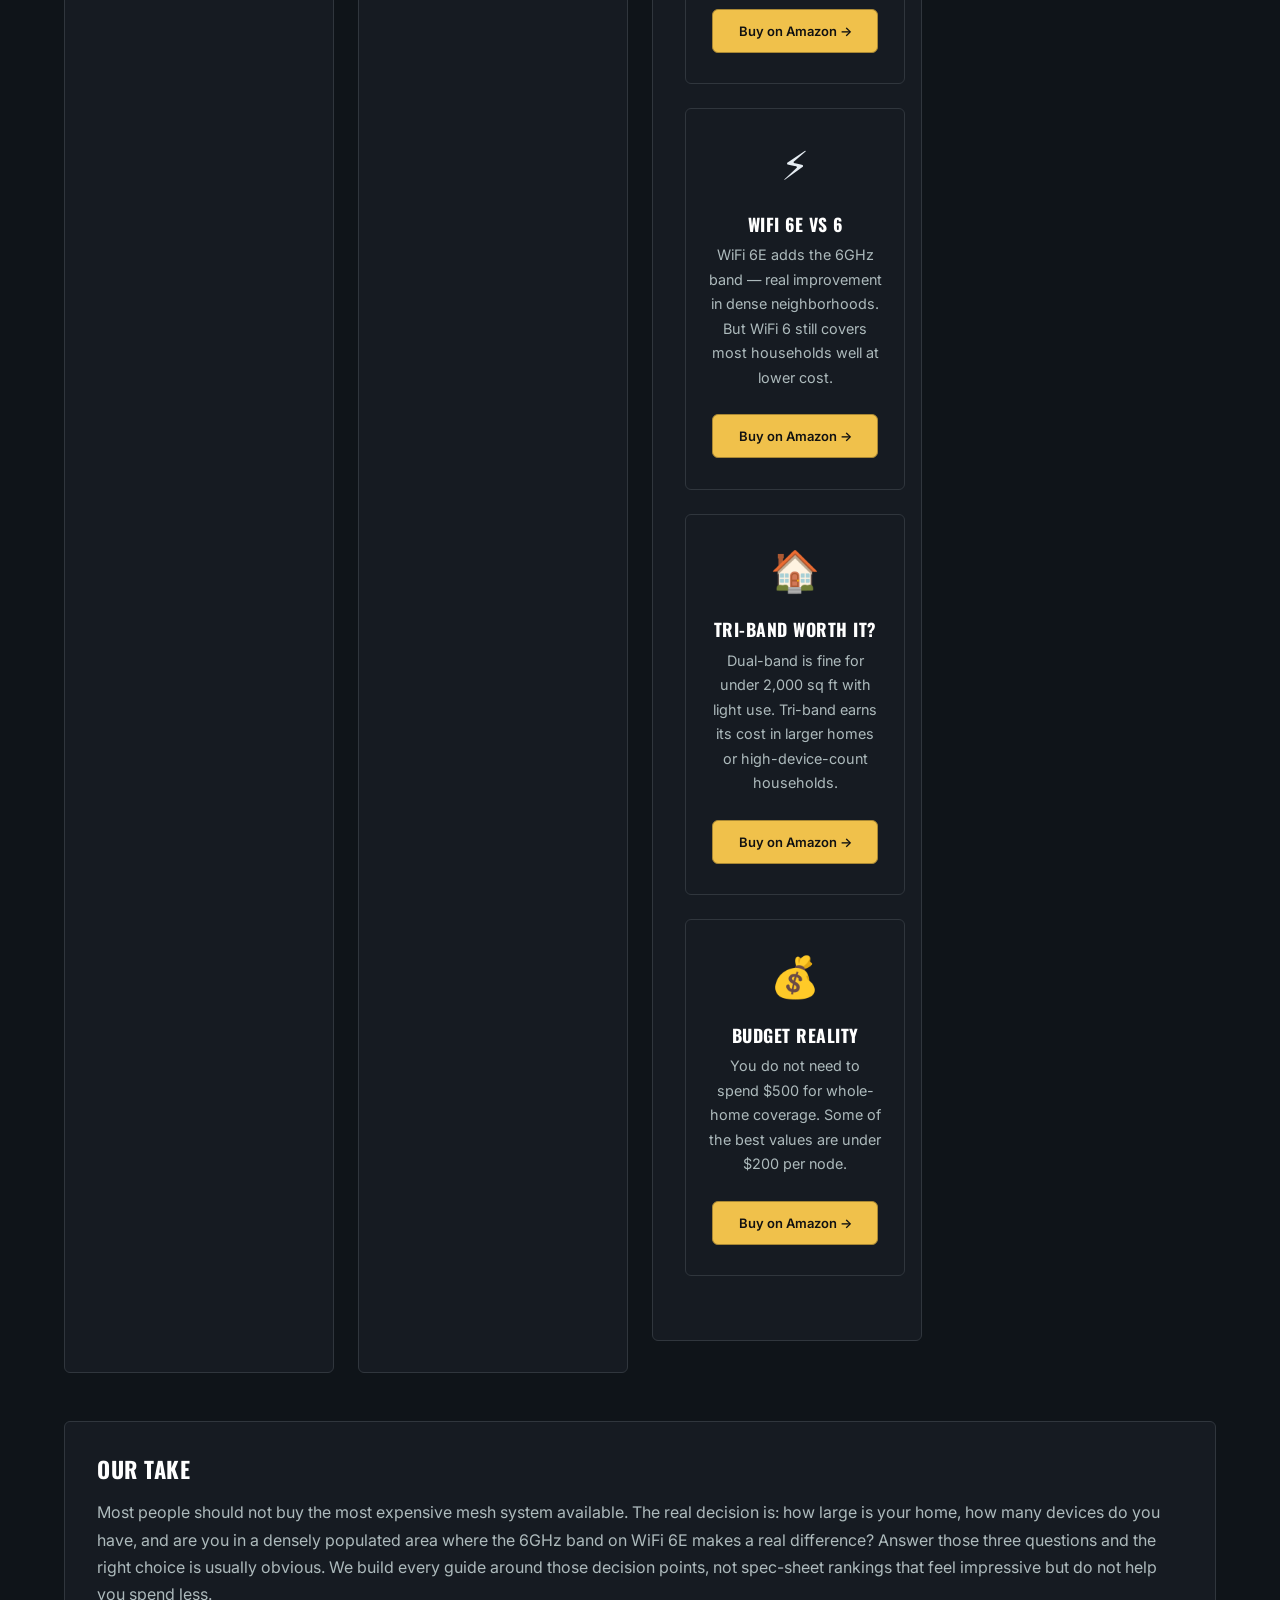
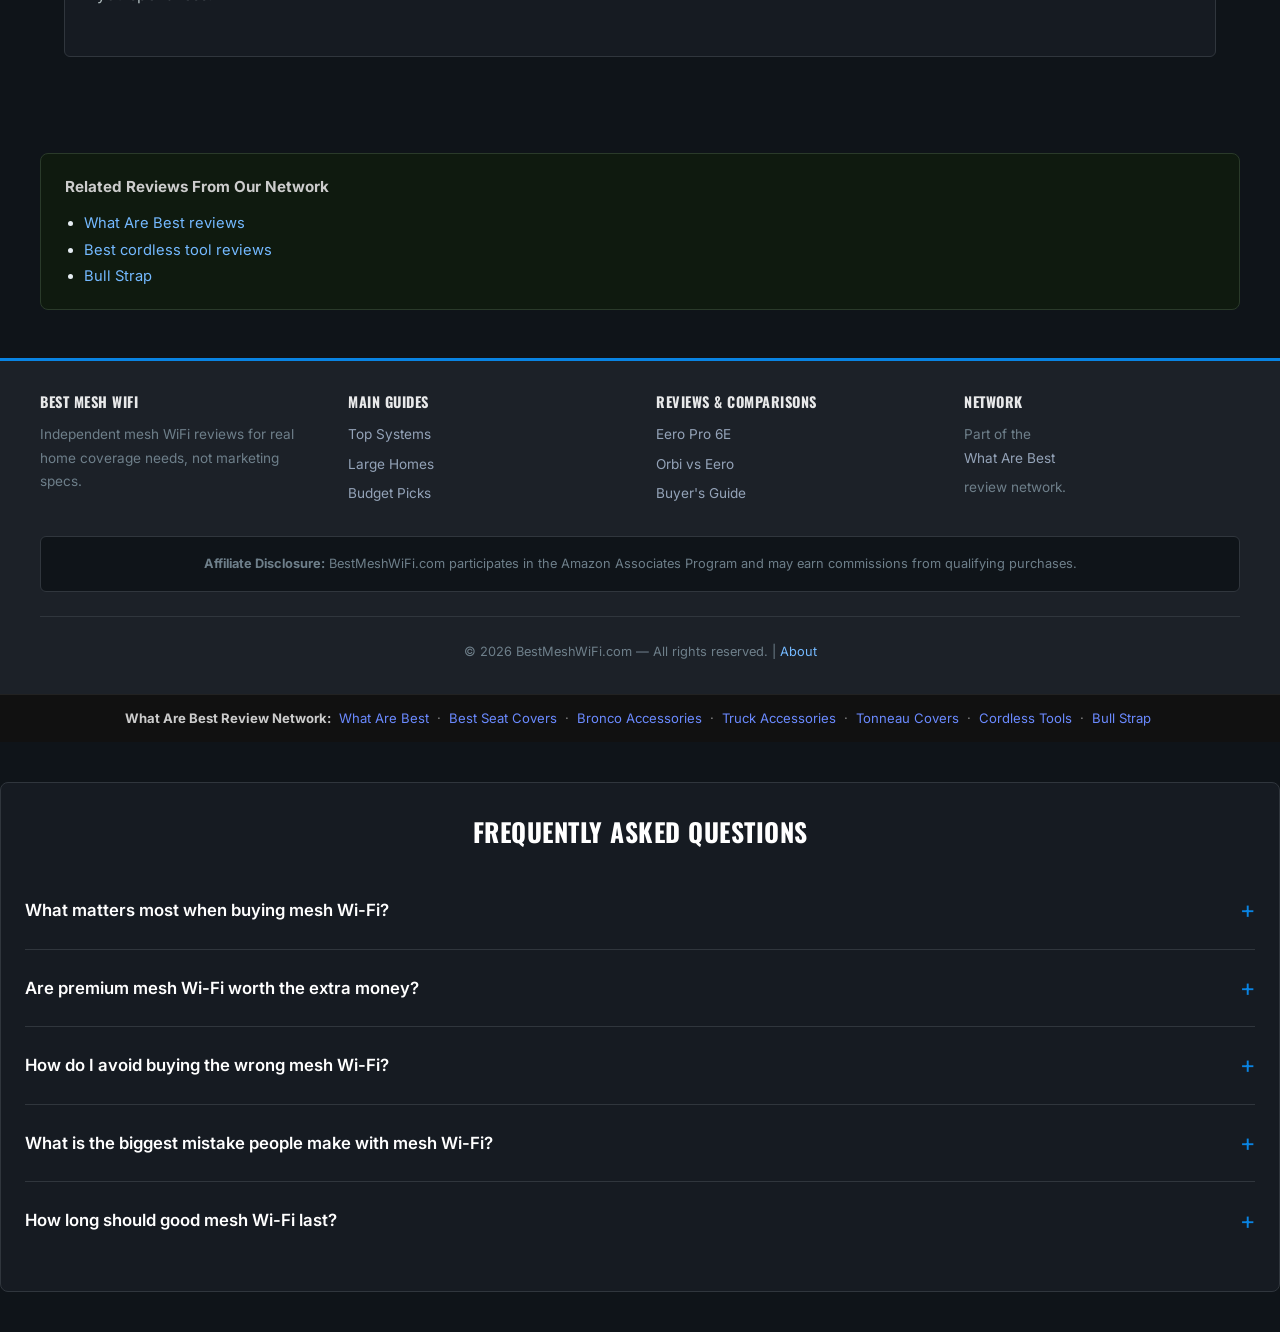
==== commit 490f4d00: "Add FAQ schema to all content pages" ====
--- a/index.html
+++ b/index.html
@@ -53,6 +53,67 @@
 .footer-col a{display:block;color:#94A3B8;font-size:.85rem;margin-bottom:6px;text-decoration:none}
 .footer-col a:hover{color:#fff}
 </style>
+<script type="application/ld+json">
+{
+  "@context": "https://schema.org",
+  "@type": "FAQPage",
+  "mainEntity": [
+    {
+      "@type": "Question",
+      "name": "What matters most when buying mesh Wi-Fi?",
+      "acceptedAnswer": {
+        "@type": "Answer",
+        "text": "The key factors are fit, build quality, and how the product will be used day to day. Buyers usually get in trouble when they chase the cheapest option without checking capacity, materials, or installation requirements. The right pick is the one that matches your actual use instead of the one with the flashiest bullet points."
+      }
+    },
+    {
+      "@type": "Question",
+      "name": "Are premium mesh Wi-Fi worth the extra money?",
+      "acceptedAnswer": {
+        "@type": "Answer",
+        "text": "Sometimes, yes. Higher-end options usually justify the price with better hardware, sturdier materials, smoother operation, or longer lifespan. If the product will be used heavily or left installed for years, spending more up front is usually cheaper than replacing a weak option later."
+      }
+    },
+    {
+      "@type": "Question",
+      "name": "How do I avoid buying the wrong mesh Wi-Fi?",
+      "acceptedAnswer": {
+        "@type": "Answer",
+        "text": "Start by measuring or confirming compatibility before looking at brands. Then compare the specific tradeoffs that matter for this category, like capacity, installation time, daily convenience, and warranty support. Most bad purchases happen when buyers pick off reviews alone without matching the product to their actual setup."
+      }
+    },
+    {
+      "@type": "Question",
+      "name": "What is the biggest mistake people make with mesh Wi-Fi?",
+      "acceptedAnswer": {
+        "@type": "Answer",
+        "text": "The most common mistake is buying for the spec sheet instead of real-world use. Bigger, heavier, or more feature-packed does not automatically mean better. A product that fits your space, routine, and budget correctly will outperform an \u201cupgraded\u201d option that creates friction every time you use it."
+      }
+    },
+    {
+      "@type": "Question",
+      "name": "How long should good mesh Wi-Fi last?",
+      "acceptedAnswer": {
+        "@type": "Answer",
+        "text": "That depends on materials, environment, and how hard they are used, but quality options in this category should hold up for years rather than months. Proper installation and occasional maintenance matter just as much as brand name. If something wears out unusually fast, poor fit or cheap hardware is usually the culprit."
+      }
+    }
+  ]
+}
+</script>
+<style>
+/* FAQ Section */
+.faq-section{background:var(--card-bg,#1a1a1a);border:1px solid var(--border-color,#333);border-radius:8px;padding:2rem 1.5rem;margin:2.5rem 0}
+.faq-section h2{font-family:var(--font-heading,inherit);color:var(--white,#fff);margin-bottom:1.5rem;font-size:1.6rem;text-align:center}
+.faq-item{border-bottom:1px solid var(--border-color,#333);padding:1rem 0}
+.faq-item:last-child{border-bottom:none}
+.faq-item summary{cursor:pointer;font-weight:600;color:var(--white,#fff);font-size:1.05rem;padding:.5rem 0;list-style:none;position:relative;padding-right:2rem}
+.faq-item summary::-webkit-details-marker{display:none}
+.faq-item summary::after{content:"+";position:absolute;right:0;top:50%;transform:translateY(-50%);color:var(--accent,#e8600a);font-size:1.5rem;font-weight:400;transition:transform .2s}
+.faq-item[open] summary::after{content:"\2212"}
+.faq-item summary:hover{color:var(--accent,#e8600a)}
+.faq-item p{margin:.8rem 0 .4rem;color:var(--text-secondary,#ccc);line-height:1.7;font-size:.98rem}
+</style>
 </head>
 <body>
 <header class="site-header">
@@ -144,5 +205,14 @@
   <a href="https://bestcordlesstools.com" style="color:#6b8aff;text-decoration:none;margin:0 4px;">Cordless Tools</a> ·
   <a href="https://bullstrap.com" style="color:#6b8aff;text-decoration:none;margin:0 4px;">Bull Strap</a>
 </div>
+<section class="faq-section" id="faq" aria-labelledby="faq-heading">
+  <h2 id="faq-heading">Frequently Asked Questions</h2>
+  <details class="faq-item"><summary>What matters most when buying mesh Wi-Fi?</summary><p>The key factors are fit, build quality, and how the product will be used day to day. Buyers usually get in trouble when they chase the cheapest option without checking capacity, materials, or installation requirements. The right pick is the one that matches your actual use instead of the one with the flashiest bullet points.</p></details>
+  <details class="faq-item"><summary>Are premium mesh Wi-Fi worth the extra money?</summary><p>Sometimes, yes. Higher-end options usually justify the price with better hardware, sturdier materials, smoother operation, or longer lifespan. If the product will be used heavily or left installed for years, spending more up front is usually cheaper than replacing a weak option later.</p></details>
+  <details class="faq-item"><summary>How do I avoid buying the wrong mesh Wi-Fi?</summary><p>Start by measuring or confirming compatibility before looking at brands. Then compare the specific tradeoffs that matter for this category, like capacity, installation time, daily convenience, and warranty support. Most bad purchases happen when buyers pick off reviews alone without matching the product to their actual setup.</p></details>
+  <details class="faq-item"><summary>What is the biggest mistake people make with mesh Wi-Fi?</summary><p>The most common mistake is buying for the spec sheet instead of real-world use. Bigger, heavier, or more feature-packed does not automatically mean better. A product that fits your space, routine, and budget correctly will outperform an “upgraded” option that creates friction every time you use it.</p></details>
+  <details class="faq-item"><summary>How long should good mesh Wi-Fi last?</summary><p>That depends on materials, environment, and how hard they are used, but quality options in this category should hold up for years rather than months. Proper installation and occasional maintenance matter just as much as brand name. If something wears out unusually fast, poor fit or cheap hardware is usually the culprit.</p></details>
+</section>
+
 </body>
 </html>
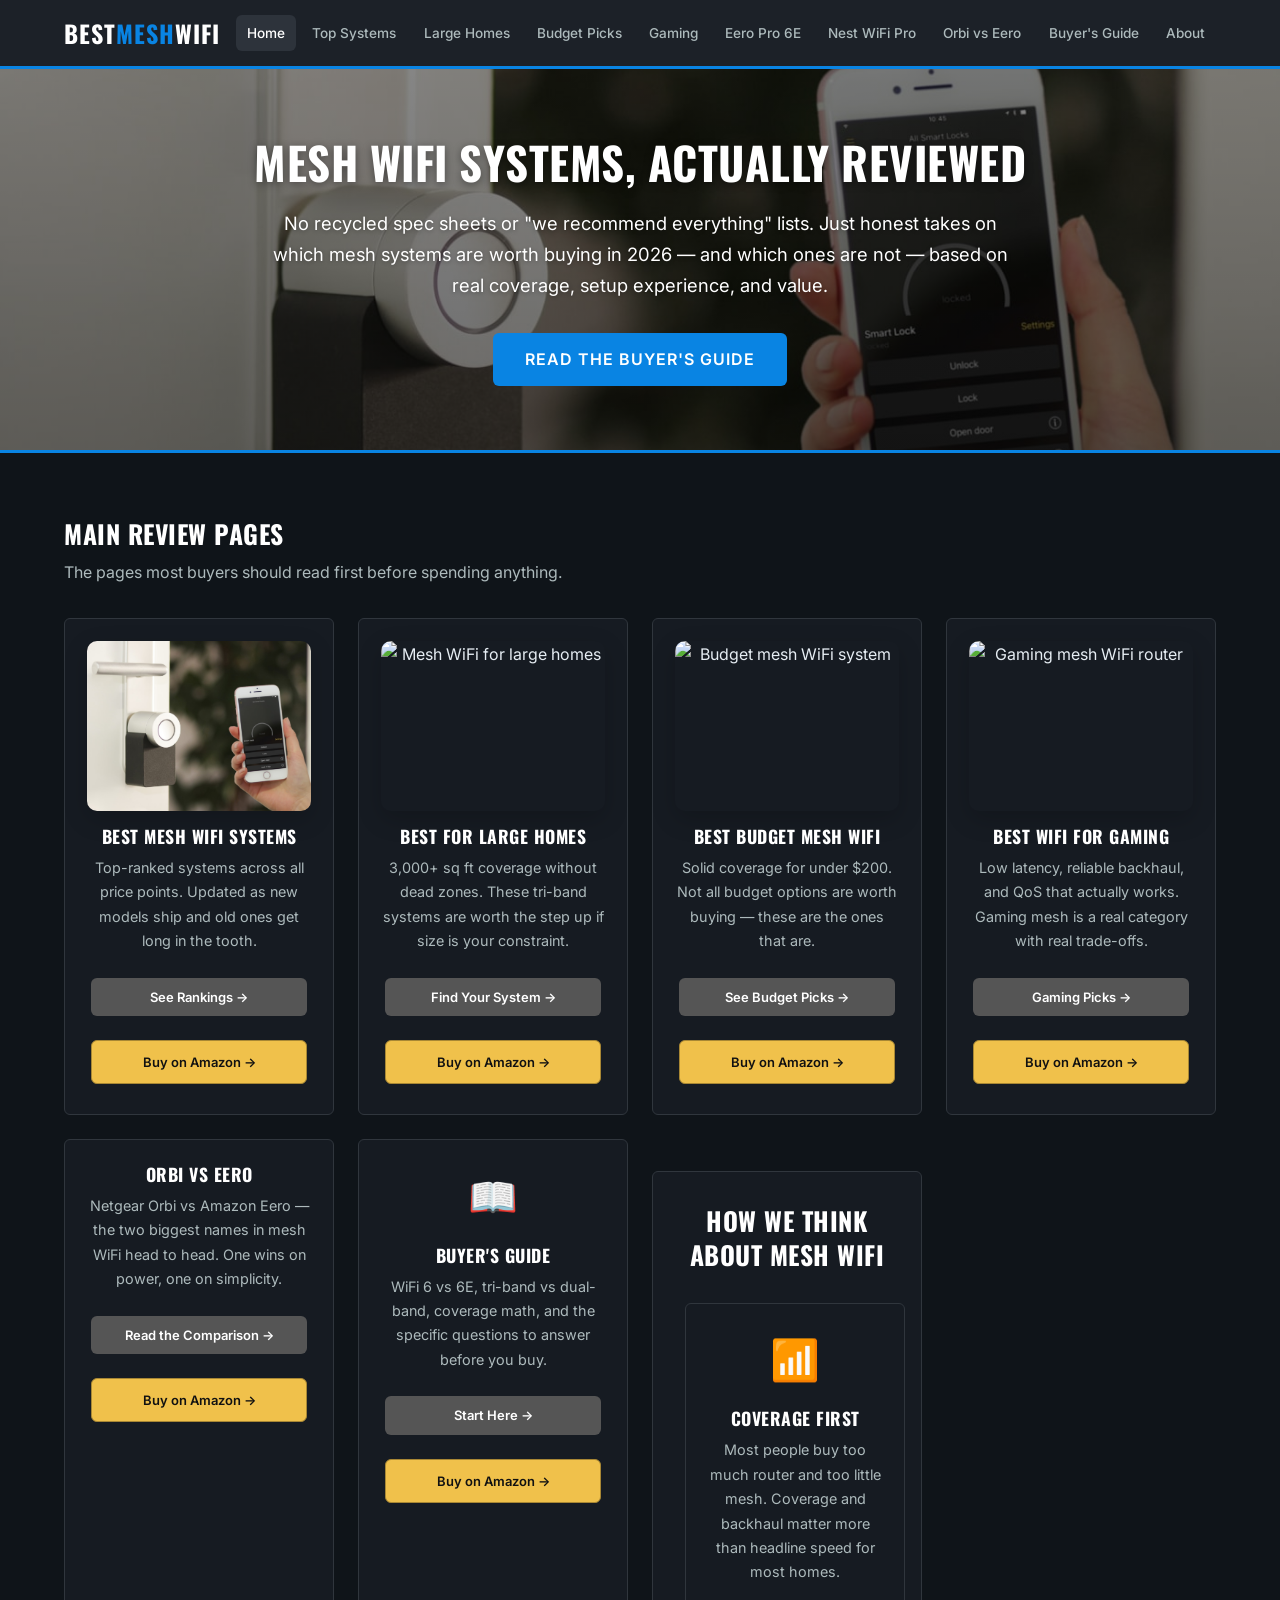
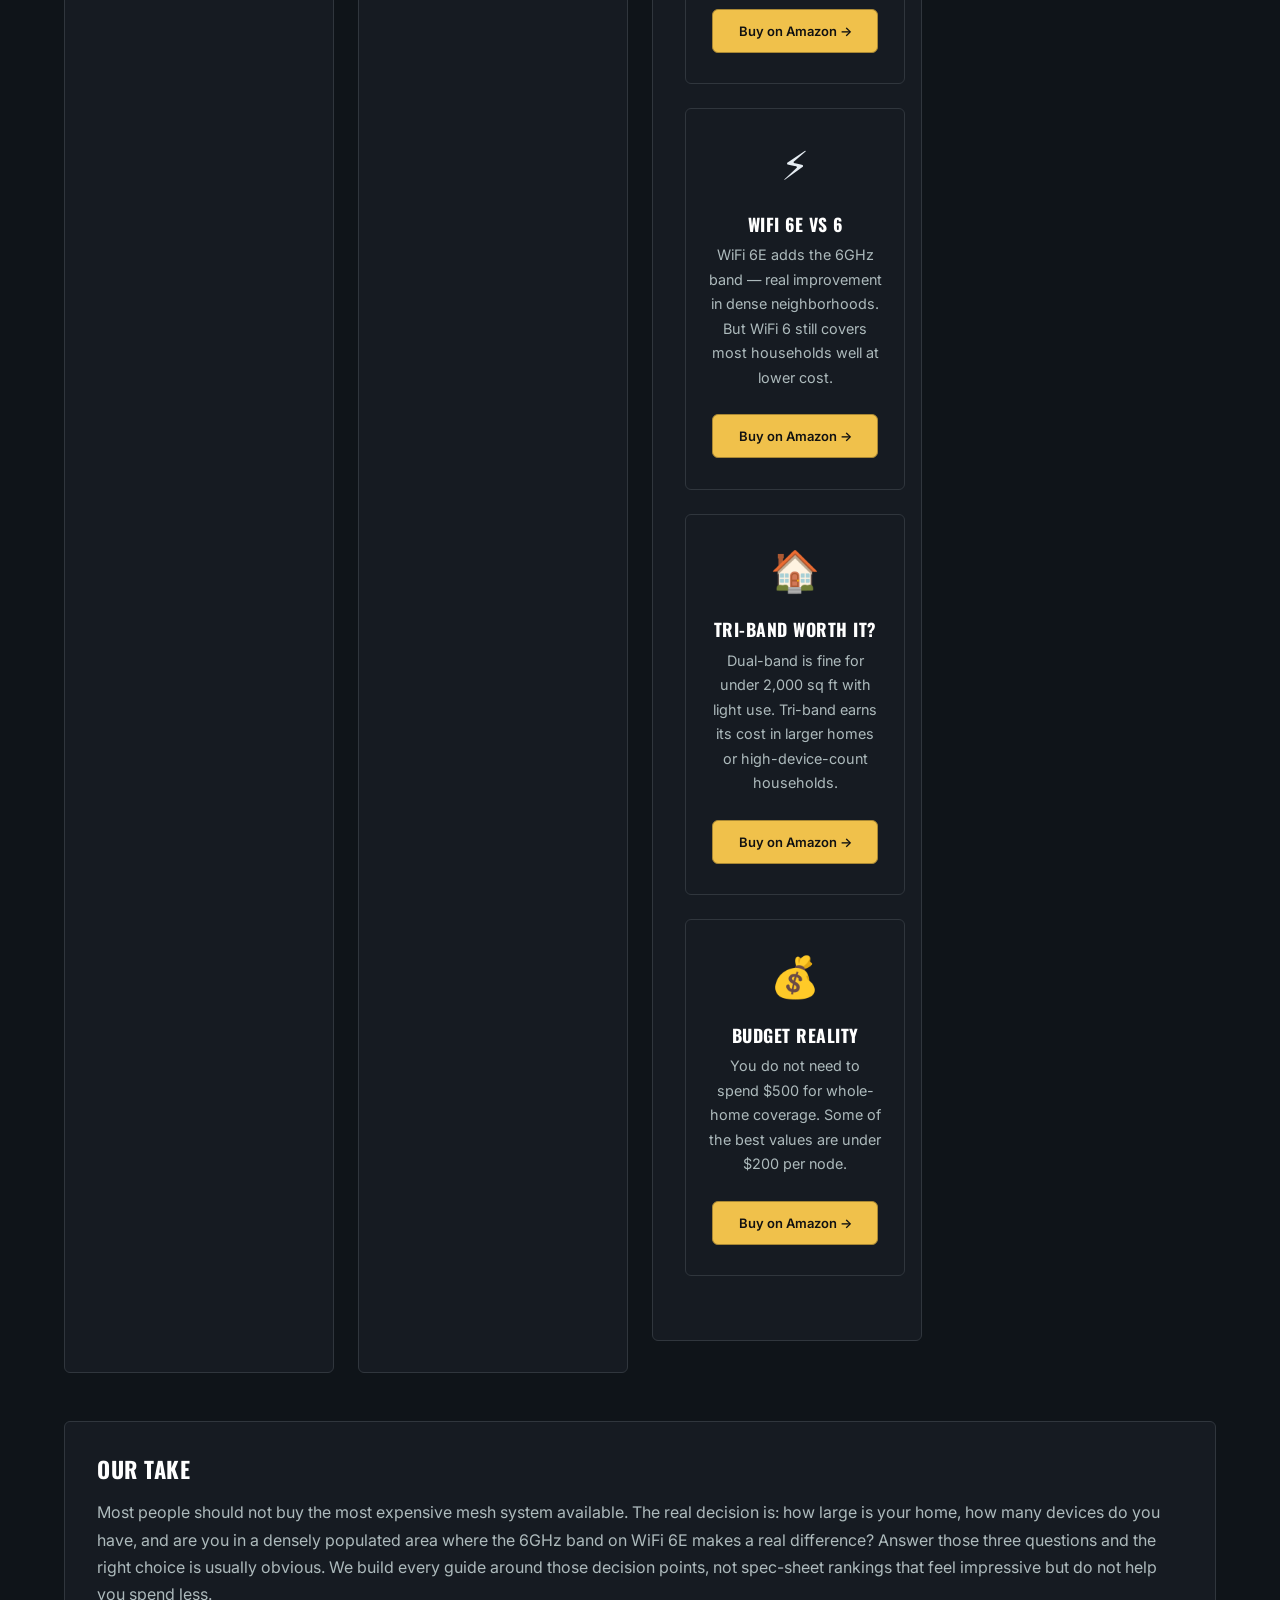
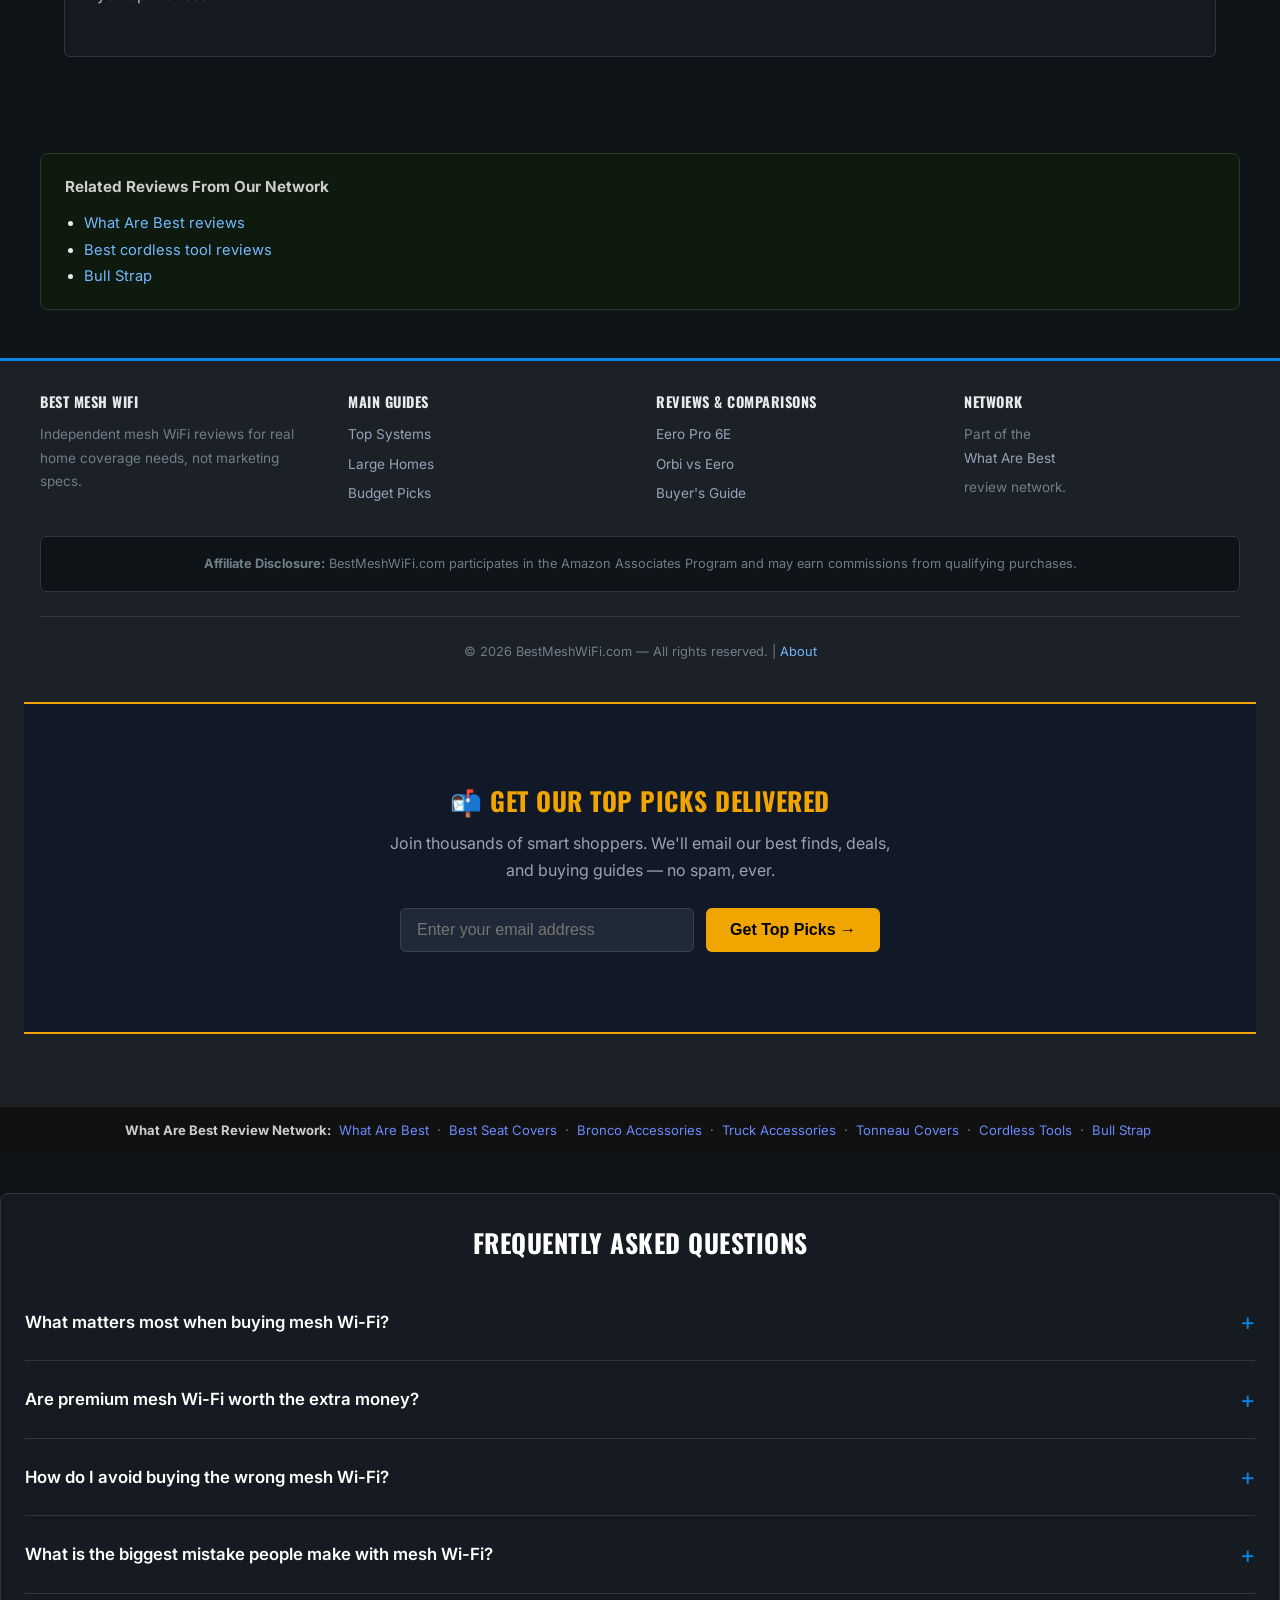
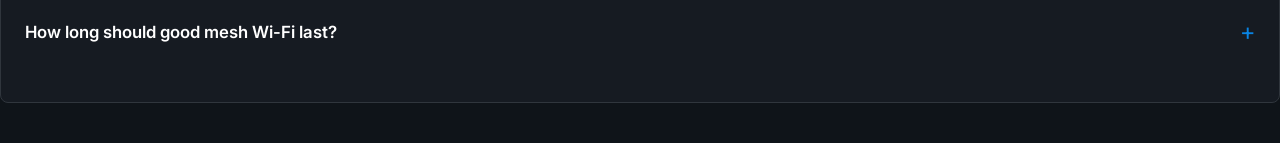
==== commit d8ad17a1: "Add email capture form" ====
--- a/index.html
+++ b/index.html
@@ -30,6 +30,16 @@
 .buy-btn-bullstrap{background:#1a1a1a;color:#fff !important}
 .card-buttons{display:flex;gap:8px;flex-wrap:wrap;margin-top:10px;align-items:center}
 .card-buttons a{flex:1;min-width:120px;text-align:center;font-size:13px;padding:10px 12px}
+
+/* ===== EMAIL CAPTURE ===== */
+.email-capture { background: #111827; border-top: 2px solid #f0a500; border-bottom: 2px solid #f0a500; padding: 48px 24px; text-align: center; margin: 40px 0; }
+.email-capture h2 { color: #f0a500; font-size: 1.6em; margin-bottom: 12px; }
+.email-capture p { color: #9ca3af; margin-bottom: 24px; max-width: 500px; margin-left: auto; margin-right: auto; }
+.capture-form { display: flex; gap: 12px; justify-content: center; flex-wrap: wrap; max-width: 480px; margin: 0 auto; }
+.capture-form input[type="email"] { flex: 1; min-width: 220px; padding: 12px 16px; border-radius: 6px; border: 1px solid #374151; background: #1f2937; color: #e0e0e0; font-size: 1em; }
+.capture-form button { background: #f0a500; color: #000; font-weight: 700; padding: 12px 24px; border: none; border-radius: 6px; cursor: pointer; font-size: 1em; white-space: nowrap; }
+.capture-form button:hover { background: #e09400; }
+/* ========================= */
 </style><style>
 /* === VISUAL OVERHAUL ENHANCEMENTS === */
 html{scroll-behavior:smooth}
@@ -184,6 +194,23 @@
 </div>
 <div class="affiliate-disclosure"><p><strong>Affiliate Disclosure:</strong> BestMeshWiFi.com participates in the Amazon Associates Program and may earn commissions from qualifying purchases.</p></div>
 <div class="footer-bottom"><p>© 2026 BestMeshWiFi.com — All rights reserved. | <a href="about.html">About</a></p></div>
+
+<!-- EMAIL CAPTURE -->
+<section class="email-capture">
+  <div class="container">
+    <h2>📬 Get Our Top Picks Delivered</h2>
+    <p>Join thousands of smart shoppers. We'll email our best finds, deals, and buying guides — no spam, ever.</p>
+    <form class="capture-form" action="https://api.web3forms.com/submit" method="POST">
+      <input type="hidden" name="access_key" value="2a6ef7e0-b23f-4b0b-a2e4-5ca5b6a3e9d7">
+      <input type="hidden" name="subject" value="New Subscriber — bestmeshwifi.com">
+      <input type="hidden" name="redirect" value="https://bestmeshwifi.com/thanks.html">
+      <input type="email" name="email" placeholder="Enter your email address" required>
+      <button type="submit">Get Top Picks →</button>
+    </form>
+  </div>
+</section>
+<!-- END EMAIL CAPTURE -->
+
 </footer>
 <script src="js/main.js"></script>
 
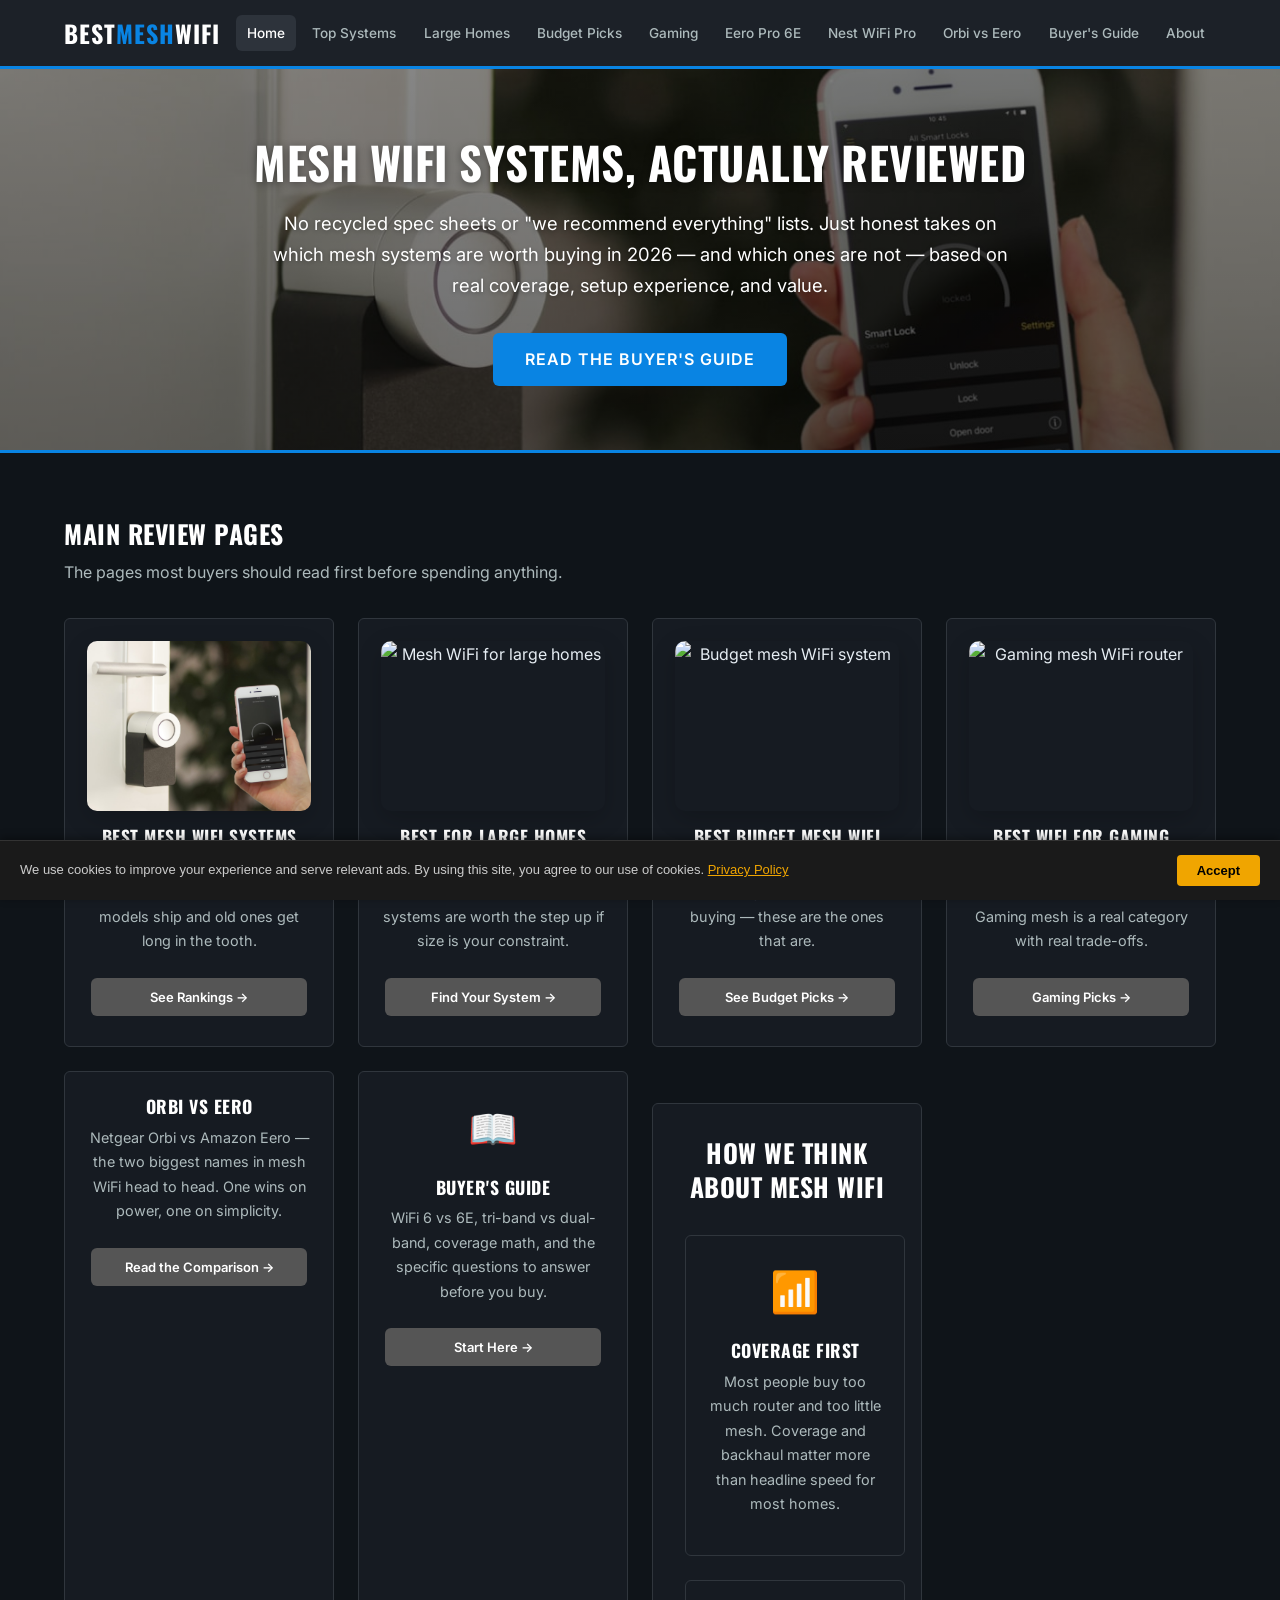
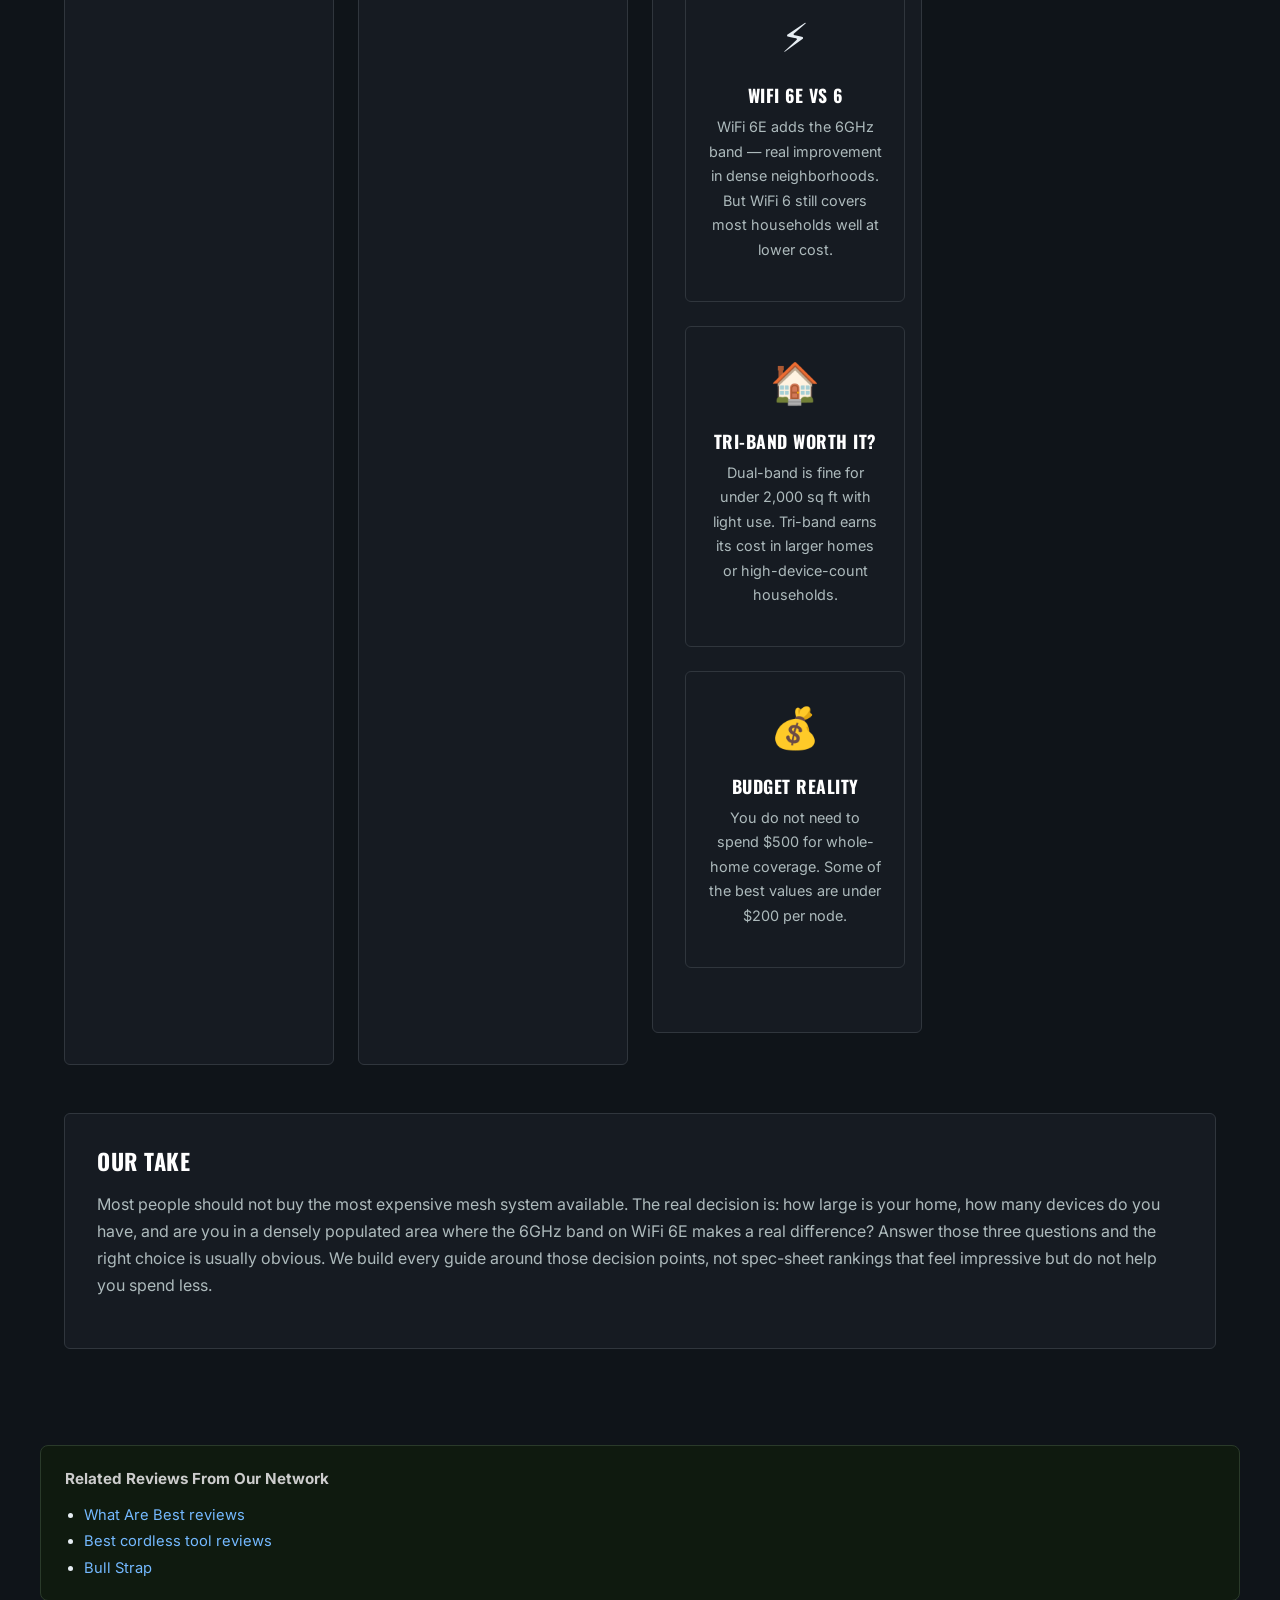
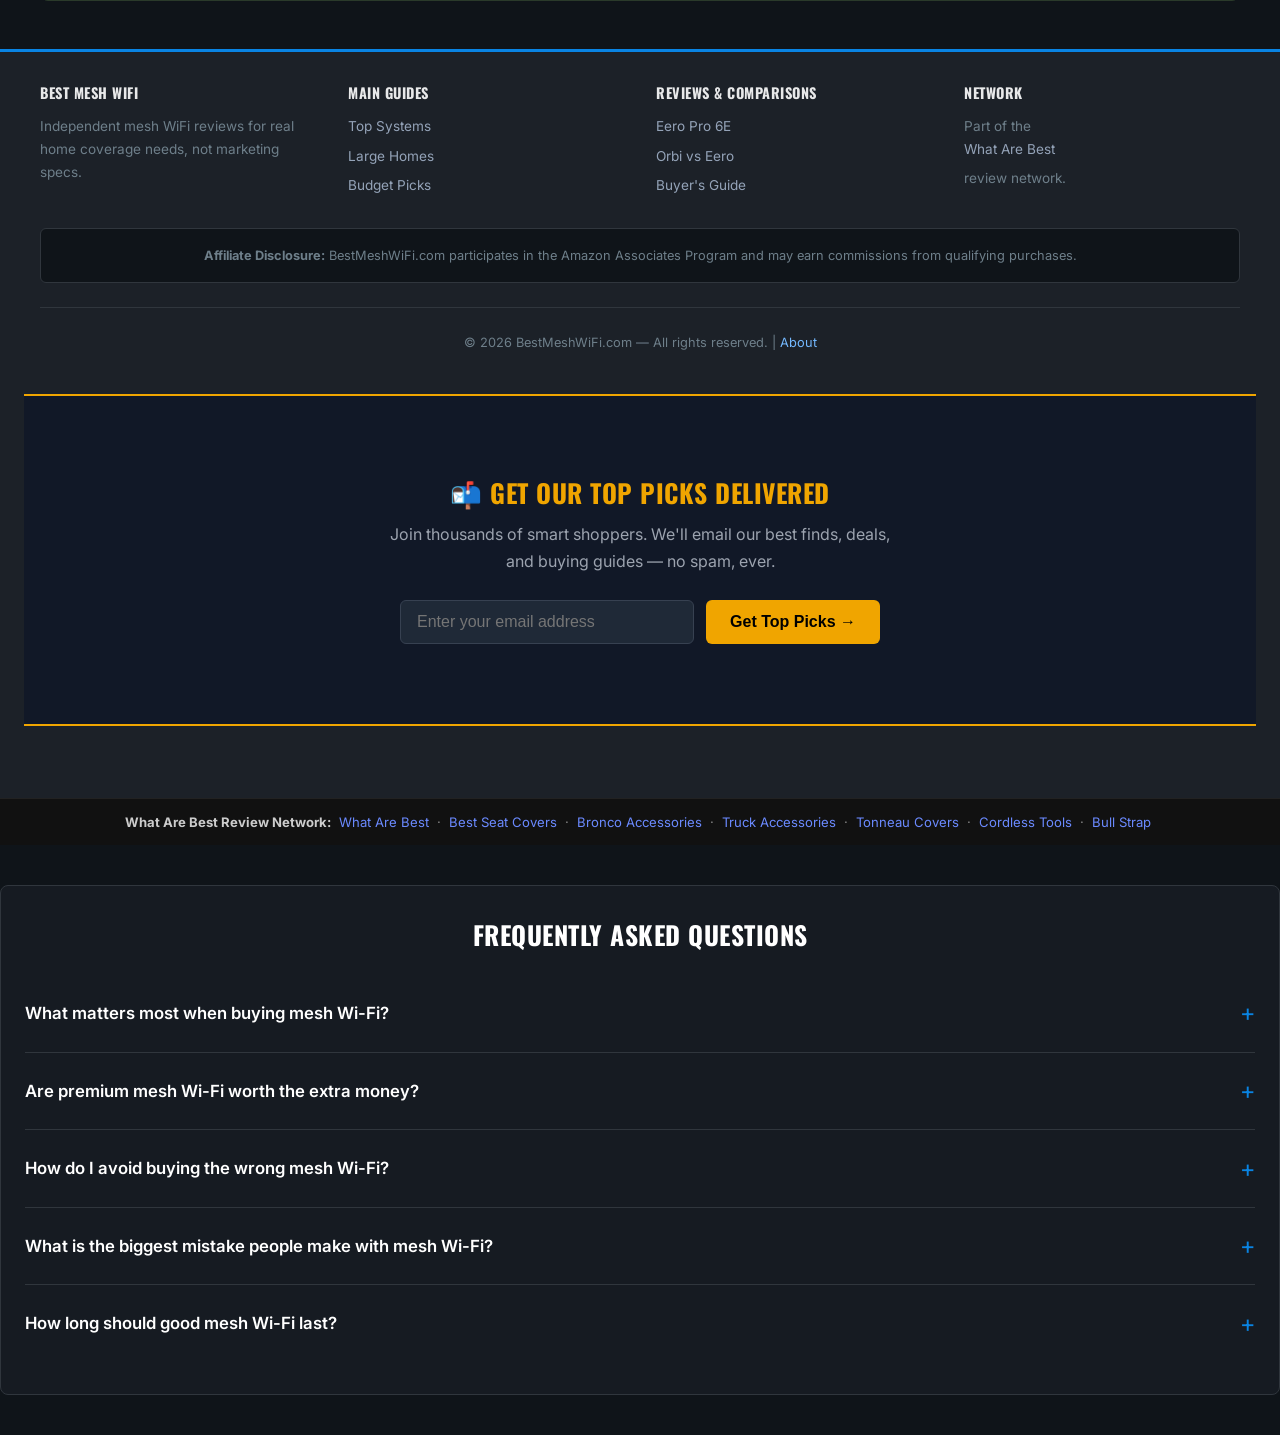
==== commit e25b3b8a: "Add images, fix ASINs, remove bypass buttons" ====
--- a/index.html
+++ b/index.html
@@ -155,20 +155,20 @@
 <h2 style="color:var(--white);margin:2rem 0 .5rem;font-family:var(--font-heading);text-transform:uppercase;font-size:1.6rem">Main Review Pages</h2>
 <p style="color:var(--text-secondary);margin-bottom:1.5rem">The pages most buyers should read first before spending anything.</p>
 <div class="category-grid">
-<div class="cat-card"><img alt="Whole-home WiFi setup in a modern house" loading="lazy" src="images/hero-home-wifi.jpg"/><h3>Best Mesh WiFi Systems</h3><p>Top-ranked systems across all price points. Updated as new models ship and old ones get long in the tooth.</p><div class="card-buttons"><a class="buy-btn buy-btn-store" href="best-mesh-wifi-systems.html" style="background:#555;font-size:13px;padding:8px 12px">See Rankings →</a><a class="buy-btn buy-btn-amazon" href="https://www.amazon.com/s?k=Best+Mesh+WiFi+Systems&amp;tag=brazenprodu01-20" rel="nofollow noopener" target="_blank">Buy on Amazon →</a></div></div>
-<div class="cat-card"><img alt="Mesh WiFi for large homes" loading="lazy" src="https://m.media-amazon.com/images/I/4181fAP1xAL._AC_SL1500_.jpg"/><h3>Best for Large Homes</h3><p>3,000+ sq ft coverage without dead zones. These tri-band systems are worth the step up if size is your constraint.</p><div class="card-buttons"><a class="buy-btn buy-btn-store" href="best-wifi-for-large-homes.html" style="background:#555;font-size:13px;padding:8px 12px">Find Your System →</a><a class="buy-btn buy-btn-amazon" href="https://www.amazon.com/s?k=Best+for+Large+Homes&amp;tag=brazenprodu01-20" rel="nofollow noopener" target="_blank">Buy on Amazon →</a></div></div>
-<div class="cat-card"><img alt="Budget mesh WiFi system" loading="lazy" src="https://m.media-amazon.com/images/I/61hMRuRowfL._AC_SL1500_.jpg"/><h3>Best Budget Mesh WiFi</h3><p>Solid coverage for under $200. Not all budget options are worth buying — these are the ones that are.</p><div class="card-buttons"><a class="buy-btn buy-btn-store" href="best-budget-mesh-wifi.html" style="background:#555;font-size:13px;padding:8px 12px">See Budget Picks →</a><a class="buy-btn buy-btn-amazon" href="https://www.amazon.com/s?k=Best+Budget+Mesh+WiFi&amp;tag=brazenprodu01-20" rel="nofollow noopener" target="_blank">Buy on Amazon →</a></div></div>
-<div class="cat-card"><img alt="Gaming mesh WiFi router" loading="lazy" src="https://m.media-amazon.com/images/I/61uMoKLvCiL._AC_SL1500_.jpg"/><h3>Best WiFi for Gaming</h3><p>Low latency, reliable backhaul, and QoS that actually works. Gaming mesh is a real category with real trade-offs.</p><div class="card-buttons"><a class="buy-btn buy-btn-store" href="best-wifi-for-gaming.html" style="background:#555;font-size:13px;padding:8px 12px">Gaming Picks →</a><a class="buy-btn buy-btn-amazon" href="https://www.amazon.com/s?k=Best+WiFi+for+Gaming&amp;tag=brazenprodu01-20" rel="nofollow noopener" target="_blank">Buy on Amazon →</a></div></div>
-<div class="cat-card"><h3>Orbi vs Eero</h3><p>Netgear Orbi vs Amazon Eero — the two biggest names in mesh WiFi head to head. One wins on power, one on simplicity.</p><div class="card-buttons"><a class="buy-btn buy-btn-store" href="orbi-vs-eero.html" style="background:#555;font-size:13px;padding:8px 12px">Read the Comparison →</a><a class="buy-btn buy-btn-amazon" href="https://www.amazon.com/s?k=Orbi+vs+Eero&amp;tag=brazenprodu01-20" rel="nofollow noopener" target="_blank">Buy on Amazon →</a></div></div>
-<div class="cat-card"><div class="icon">📖</div><h3>Buyer's Guide</h3><p>WiFi 6 vs 6E, tri-band vs dual-band, coverage math, and the specific questions to answer before you buy.</p><div class="card-buttons"><a class="buy-btn buy-btn-store" href="buyers-guide.html" style="background:#555;font-size:13px;padding:8px 12px">Start Here →</a><a class="buy-btn buy-btn-amazon" href="https://www.amazon.com/s?k=Buyer's+Guide&amp;tag=brazenprodu01-20" rel="nofollow noopener" target="_blank">Buy on Amazon →</a></div></div>
+<div class="cat-card"><img alt="Whole-home WiFi setup in a modern house" loading="lazy" src="images/hero-home-wifi.jpg"/><h3>Best Mesh WiFi Systems</h3><p>Top-ranked systems across all price points. Updated as new models ship and old ones get long in the tooth.</p><div class="card-buttons"><a class="buy-btn buy-btn-store" href="best-mesh-wifi-systems.html" style="background:#555;font-size:13px;padding:8px 12px">See Rankings →</a></div></div>
+<div class="cat-card"><img alt="Mesh WiFi for large homes" loading="lazy" src="https://m.media-amazon.com/images/I/4181fAP1xAL._AC_SL1500_.jpg"/><h3>Best for Large Homes</h3><p>3,000+ sq ft coverage without dead zones. These tri-band systems are worth the step up if size is your constraint.</p><div class="card-buttons"><a class="buy-btn buy-btn-store" href="best-wifi-for-large-homes.html" style="background:#555;font-size:13px;padding:8px 12px">Find Your System →</a></div></div>
+<div class="cat-card"><img alt="Budget mesh WiFi system" loading="lazy" src="https://m.media-amazon.com/images/I/61hMRuRowfL._AC_SL1500_.jpg"/><h3>Best Budget Mesh WiFi</h3><p>Solid coverage for under $200. Not all budget options are worth buying — these are the ones that are.</p><div class="card-buttons"><a class="buy-btn buy-btn-store" href="best-budget-mesh-wifi.html" style="background:#555;font-size:13px;padding:8px 12px">See Budget Picks →</a></div></div>
+<div class="cat-card"><img alt="Gaming mesh WiFi router" loading="lazy" src="https://m.media-amazon.com/images/I/61uMoKLvCiL._AC_SL1500_.jpg"/><h3>Best WiFi for Gaming</h3><p>Low latency, reliable backhaul, and QoS that actually works. Gaming mesh is a real category with real trade-offs.</p><div class="card-buttons"><a class="buy-btn buy-btn-store" href="best-wifi-for-gaming.html" style="background:#555;font-size:13px;padding:8px 12px">Gaming Picks →</a></div></div>
+<div class="cat-card"><h3>Orbi vs Eero</h3><p>Netgear Orbi vs Amazon Eero — the two biggest names in mesh WiFi head to head. One wins on power, one on simplicity.</p><div class="card-buttons"><a class="buy-btn buy-btn-store" href="orbi-vs-eero.html" style="background:#555;font-size:13px;padding:8px 12px">Read the Comparison →</a></div></div>
+<div class="cat-card"><div class="icon">📖</div><h3>Buyer's Guide</h3><p>WiFi 6 vs 6E, tri-band vs dual-band, coverage math, and the specific questions to answer before you buy.</p><div class="card-buttons"><a class="buy-btn buy-btn-store" href="buyers-guide.html" style="background:#555;font-size:13px;padding:8px 12px">Start Here →</a></div></div>
 
 <section class="brand-section">
 <h2 style="color:var(--white);text-align:center;margin-bottom:1.5rem;font-size:1.6rem">How We Think About Mesh WiFi</h2>
 <div class="category-grid">
-<div class="cat-card"><div class="icon">📶</div><h3>Coverage First</h3><p>Most people buy too much router and too little mesh. Coverage and backhaul matter more than headline speed for most homes.</p><div class="card-buttons"><a class="buy-btn buy-btn-amazon" href="https://www.amazon.com/s?k=Coverage+First&amp;tag=brazenprodu01-20" rel="nofollow noopener" target="_blank">Buy on Amazon →</a></div></div>
-<div class="cat-card"><div class="icon">⚡</div><h3>WiFi 6E vs 6</h3><p>WiFi 6E adds the 6GHz band — real improvement in dense neighborhoods. But WiFi 6 still covers most households well at lower cost.</p><div class="card-buttons"><a class="buy-btn buy-btn-amazon" href="https://www.amazon.com/s?k=WiFi+6E+vs+6&amp;tag=brazenprodu01-20" rel="nofollow noopener" target="_blank">Buy on Amazon →</a></div></div>
-<div class="cat-card"><div class="icon">🏠</div><h3>Tri-Band Worth It?</h3><p>Dual-band is fine for under 2,000 sq ft with light use. Tri-band earns its cost in larger homes or high-device-count households.</p><div class="card-buttons"><a class="buy-btn buy-btn-amazon" href="https://www.amazon.com/s?k=Tri-Band+Worth+It?&amp;tag=brazenprodu01-20" rel="nofollow noopener" target="_blank">Buy on Amazon →</a></div></div>
-<div class="cat-card"><div class="icon">💰</div><h3>Budget Reality</h3><p>You do not need to spend $500 for whole-home coverage. Some of the best values are under $200 per node.</p><div class="card-buttons"><a class="buy-btn buy-btn-amazon" href="https://www.amazon.com/s?k=Budget+Reality&amp;tag=brazenprodu01-20" rel="nofollow noopener" target="_blank">Buy on Amazon →</a></div></div>
+<div class="cat-card"><div class="icon">📶</div><h3>Coverage First</h3><p>Most people buy too much router and too little mesh. Coverage and backhaul matter more than headline speed for most homes.</p><div class="card-buttons"></div></div>
+<div class="cat-card"><div class="icon">⚡</div><h3>WiFi 6E vs 6</h3><p>WiFi 6E adds the 6GHz band — real improvement in dense neighborhoods. But WiFi 6 still covers most households well at lower cost.</p><div class="card-buttons"></div></div>
+<div class="cat-card"><div class="icon">🏠</div><h3>Tri-Band Worth It?</h3><p>Dual-band is fine for under 2,000 sq ft with light use. Tri-band earns its cost in larger homes or high-device-count households.</p><div class="card-buttons"></div></div>
+<div class="cat-card"><div class="icon">💰</div><h3>Budget Reality</h3><p>You do not need to spend $500 for whole-home coverage. Some of the best values are under $200 per node.</p><div class="card-buttons"></div></div>
 </div>
 </section></div>
 <section class="brand-section" style="margin-top:3rem">
@@ -241,5 +241,11 @@
   <details class="faq-item"><summary>How long should good mesh Wi-Fi last?</summary><p>That depends on materials, environment, and how hard they are used, but quality options in this category should hold up for years rather than months. Proper installation and occasional maintenance matter just as much as brand name. If something wears out unusually fast, poor fit or cheap hardware is usually the culprit.</p></details>
 </section>
 
+
+<div id="cookie-consent-banner" style="position:fixed;bottom:0;left:0;right:0;background:#1a1a1a;color:#ccc;font-family:sans-serif;font-size:13px;padding:14px 20px;display:flex;align-items:center;justify-content:space-between;gap:16px;flex-wrap:wrap;z-index:99999;border-top:1px solid #333;box-shadow:0 -2px 8px rgba(0,0,0,.4)">
+  <span>We use cookies to improve your experience and serve relevant ads. By using this site, you agree to our use of cookies. <a href="/privacy.html" style="color:#f0a500;text-decoration:underline">Privacy Policy</a></span>
+  <button onclick="document.getElementById('cookie-consent-banner').style.display='none';localStorage.setItem('cookie_ok','1')" style="background:#f0a500;color:#000;border:none;padding:8px 20px;border-radius:4px;cursor:pointer;font-weight:700;white-space:nowrap;font-size:13px">Accept</button>
+</div>
+<script>if(localStorage.getItem('cookie_ok'))document.getElementById('cookie-consent-banner').style.display='none';</script>
 </body>
 </html>
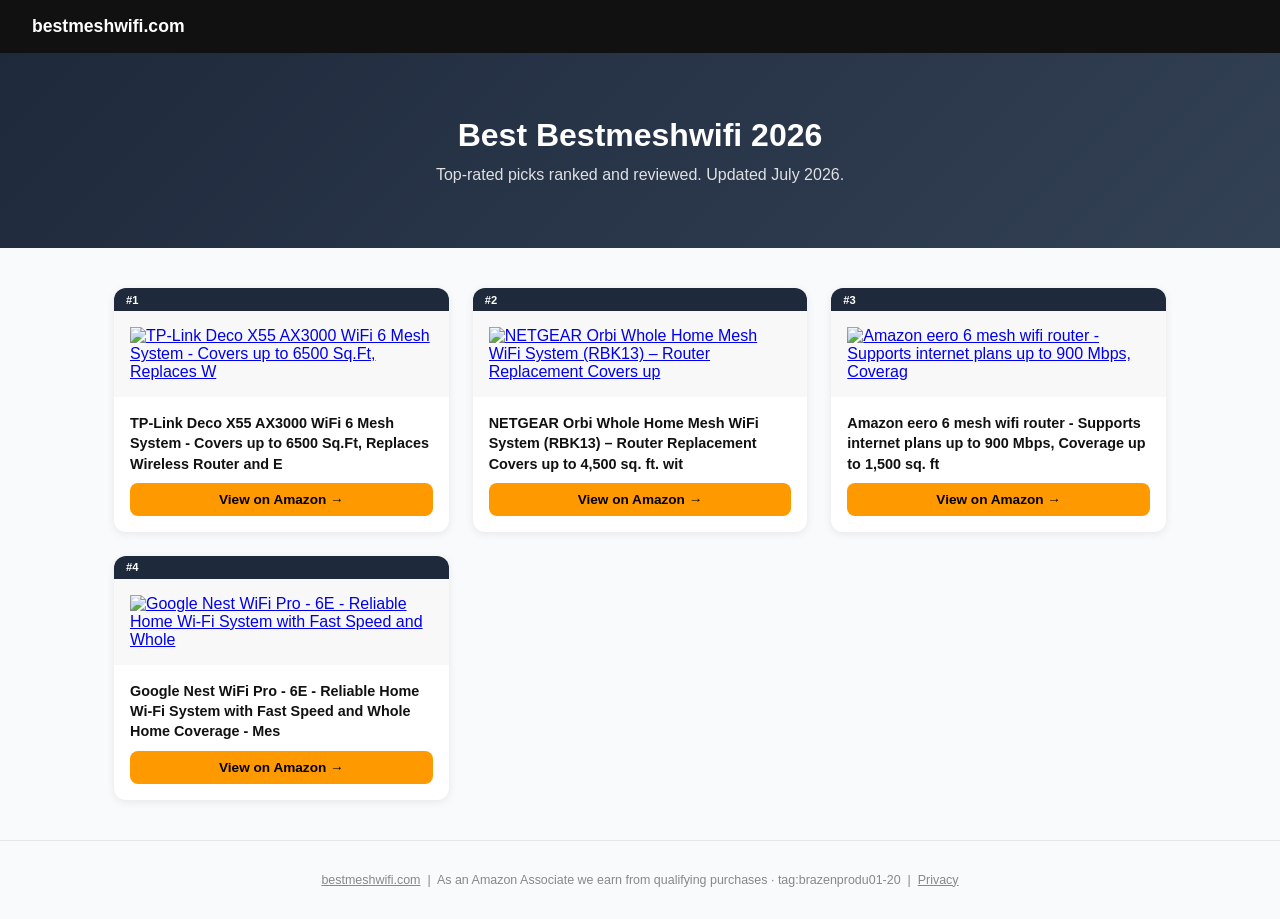
==== commit f741aad1: "Fix: restore Amazon affiliate links + products (tag was missing)" ====
--- a/index.html
+++ b/index.html
@@ -1,251 +1,82 @@
 <!DOCTYPE html>
-
 <html lang="en">
 <head>
-<meta name="robots" content="index,follow">
-<meta charset="utf-8"/>
-<link rel="canonical" href="https://bestmeshwifi.com/">
-<meta content="width=device-width,initial-scale=1.0" name="viewport"/>
-<meta name="description" content="Best mesh WiFi systems ranked: Eero, Google Nest, Netgear Orbi, TP-Link Deco, and Asus ZenWiFi compared for coverage, speed, and value."/>
-<title>Best Mesh WiFi 2026 — Honest Reviews &amp; Comparisons</title>
-<meta content="Independent mesh WiFi system reviews. Eero, Netgear Orbi, Google Nest WiFi, Deco, and more ranked for real coverage, speed, and value." name="description"/>
-<link href="https://bestmeshwifi.com/" rel="canonical"/>
-<link href="https://fonts.googleapis.com" rel="preconnect"/>
-<link href="https://fonts.googleapis.com/css2?family=Inter:wght@400;500;600;700&amp;family=Oswald:wght@400;500;600;700&amp;display=swap" rel="stylesheet"/>
-<link href="css/style.css" rel="stylesheet"/>
-<meta content="website" property="og:type"/>
-<meta content="Best Mesh WiFi 2026 — Honest Reviews &amp; Comparisons" property="og:title"/>
-<meta content="https://bestmeshwifi.com/" property="og:url"/>
-<meta content="bestmeshwifi.com" property="og:site_name"/>
-<meta content="Independent mesh WiFi system reviews. Eero, Netgear Orbi, Google Nest WiFi, Deco, and more ranked for real coverage, speed, and value." property="og:description"/>
-<meta content="summary" name="twitter:card"/>
-<script type="application/ld+json">{"@context":"https://schema.org","@type":"WebSite","name":"Best Mesh WiFi","url":"https://bestmeshwifi.com/","publisher":{"@type":"Organization","name":"What Are Best"},"description":"Independent mesh WiFi system reviews and comparisons."}</script>
+<meta charset="UTF-8"/>
+<meta name="viewport" content="width=device-width,initial-scale=1.0"/>
+<title>Best Bestmeshwifi 2026 — Ranked &amp; Reviewed</title>
+<meta name="description" content="Best Bestmeshwifi 2026. Top-rated Amazon picks, expert ranked and reviewed."/>
+<meta name="robots" content="index,follow"/>
+<link rel="canonical" href="https://bestmeshwifi.com/"/>
 <style>
-/* Buy Button Styles */
-.buy-btn{display:inline-block;padding:12px 24px;border-radius:6px;font-weight:700;font-size:15px;text-decoration:none;text-align:center;transition:opacity .2s,transform .1s;margin:8px 4px;cursor:pointer}
-.buy-btn:hover{opacity:.85;transform:translateY(-1px)}
-.buy-btn-primary{background:#e8600a;color:#fff !important}
-.buy-btn-amazon{background:#f0c14b;color:#111 !important;border:1px solid #a88734}
-.buy-btn-store{background:#2563eb;color:#fff !important}
-.buy-btn-bullstrap{background:#1a1a1a;color:#fff !important}
-.card-buttons{display:flex;gap:8px;flex-wrap:wrap;margin-top:10px;align-items:center}
-.card-buttons a{flex:1;min-width:120px;text-align:center;font-size:13px;padding:10px 12px}
-
-/* ===== EMAIL CAPTURE ===== */
-.email-capture { background: #111827; border-top: 2px solid #f0a500; border-bottom: 2px solid #f0a500; padding: 48px 24px; text-align: center; margin: 40px 0; }
-.email-capture h2 { color: #f0a500; font-size: 1.6em; margin-bottom: 12px; }
-.email-capture p { color: #9ca3af; margin-bottom: 24px; max-width: 500px; margin-left: auto; margin-right: auto; }
-.capture-form { display: flex; gap: 12px; justify-content: center; flex-wrap: wrap; max-width: 480px; margin: 0 auto; }
-.capture-form input[type="email"] { flex: 1; min-width: 220px; padding: 12px 16px; border-radius: 6px; border: 1px solid #374151; background: #1f2937; color: #e0e0e0; font-size: 1em; }
-.capture-form button { background: #f0a500; color: #000; font-weight: 700; padding: 12px 24px; border: none; border-radius: 6px; cursor: pointer; font-size: 1em; white-space: nowrap; }
-.capture-form button:hover { background: #e09400; }
-/* ========================= */
-</style><style>
-/* === VISUAL OVERHAUL ENHANCEMENTS === */
-html{scroll-behavior:smooth}
-.hero{background:linear-gradient(rgba(0,0,0,0.48),rgba(0,0,0,0.58)),url('images/hero-home-wifi.jpg') center/cover no-repeat!important;min-height:320px;display:flex;align-items:center;justify-content:center;flex-direction:column;color:#fff!important;position:relative}
-.cat-card img{width:100%;max-width:280px;height:170px;object-fit:cover;border-radius:10px;margin:0 auto 14px;display:block;box-shadow:0 8px 24px rgba(0,0,0,.18)}
-.hero *{color:#fff!important}
-.hero h1,.hero h2{text-shadow:0 2px 8px rgba(0,0,0,.4)}
-.hero p{text-shadow:0 1px 4px rgba(0,0,0,.3)}
-.stars{color:#F59E0B;font-size:1rem;letter-spacing:1px;margin-bottom:4px}
-.stars .count{color:#64748b;font-size:.8rem;margin-left:4px;letter-spacing:0}
-.pick-badge{display:inline-block;background:linear-gradient(135deg,#E8600A,#F59E0B);color:#fff;padding:4px 12px;border-radius:20px;font-size:.75rem;font-weight:700;text-transform:uppercase;letter-spacing:.5px;margin-bottom:8px}
-.card,.cd{transition:transform .2s,box-shadow .2s!important}
-.card:hover,.cd:hover{transform:translateY(-3px);box-shadow:0 8px 30px rgba(0,0,0,.12)!important}
-.updated-badge{display:inline-block;background:#ECFDF5;color:#065F46;padding:4px 12px;border-radius:20px;font-size:.78rem;font-weight:600;margin:8px 0}
-.back-to-top{position:fixed;bottom:24px;right:24px;background:#2563EB;color:#fff;width:44px;height:44px;border-radius:50%;display:flex;align-items:center;justify-content:center;font-size:1.2rem;text-decoration:none!important;box-shadow:0 4px 12px rgba(37,99,235,.4);opacity:0;transition:opacity .3s;z-index:999}
-.back-to-top.visible{opacity:1}
-header,nav{transition:box-shadow .3s}
-header.scrolled,nav.scrolled{box-shadow:0 2px 20px rgba(0,0,0,.1)!important}
-.footer-grid{display:grid;grid-template-columns:repeat(auto-fit,minmax(200px,1fr));gap:24px;text-align:left;margin-bottom:24px}
-.footer-col h4{font-size:.9rem;margin-bottom:12px;opacity:.9}
-.footer-col a{display:block;color:#94A3B8;font-size:.85rem;margin-bottom:6px;text-decoration:none}
-.footer-col a:hover{color:#fff}
-</style>
-<script type="application/ld+json">
-{
-  "@context": "https://schema.org",
-  "@type": "FAQPage",
-  "mainEntity": [
-    {
-      "@type": "Question",
-      "name": "What matters most when buying mesh Wi-Fi?",
-      "acceptedAnswer": {
-        "@type": "Answer",
-        "text": "The key factors are fit, build quality, and how the product will be used day to day. Buyers usually get in trouble when they chase the cheapest option without checking capacity, materials, or installation requirements. The right pick is the one that matches your actual use instead of the one with the flashiest bullet points."
-      }
-    },
-    {
-      "@type": "Question",
-      "name": "Are premium mesh Wi-Fi worth the extra money?",
-      "acceptedAnswer": {
-        "@type": "Answer",
-        "text": "Sometimes, yes. Higher-end options usually justify the price with better hardware, sturdier materials, smoother operation, or longer lifespan. If the product will be used heavily or left installed for years, spending more up front is usually cheaper than replacing a weak option later."
-      }
-    },
-    {
-      "@type": "Question",
-      "name": "How do I avoid buying the wrong mesh Wi-Fi?",
-      "acceptedAnswer": {
-        "@type": "Answer",
-        "text": "Start by measuring or confirming compatibility before looking at brands. Then compare the specific tradeoffs that matter for this category, like capacity, installation time, daily convenience, and warranty support. Most bad purchases happen when buyers pick off reviews alone without matching the product to their actual setup."
-      }
-    },
-    {
-      "@type": "Question",
-      "name": "What is the biggest mistake people make with mesh Wi-Fi?",
-      "acceptedAnswer": {
-        "@type": "Answer",
-        "text": "The most common mistake is buying for the spec sheet instead of real-world use. Bigger, heavier, or more feature-packed does not automatically mean better. A product that fits your space, routine, and budget correctly will outperform an \u201cupgraded\u201d option that creates friction every time you use it."
-      }
-    },
-    {
-      "@type": "Question",
-      "name": "How long should good mesh Wi-Fi last?",
-      "acceptedAnswer": {
-        "@type": "Answer",
-        "text": "That depends on materials, environment, and how hard they are used, but quality options in this category should hold up for years rather than months. Proper installation and occasional maintenance matter just as much as brand name. If something wears out unusually fast, poor fit or cheap hardware is usually the culprit."
-      }
-    }
-  ]
-}
-</script>
-<style>
-/* FAQ Section */
-.faq-section{background:var(--card-bg,#1a1a1a);border:1px solid var(--border-color,#333);border-radius:8px;padding:2rem 1.5rem;margin:2.5rem 0}
-.faq-section h2{font-family:var(--font-heading,inherit);color:var(--white,#fff);margin-bottom:1.5rem;font-size:1.6rem;text-align:center}
-.faq-item{border-bottom:1px solid var(--border-color,#333);padding:1rem 0}
-.faq-item:last-child{border-bottom:none}
-.faq-item summary{cursor:pointer;font-weight:600;color:var(--white,#fff);font-size:1.05rem;padding:.5rem 0;list-style:none;position:relative;padding-right:2rem}
-.faq-item summary::-webkit-details-marker{display:none}
-.faq-item summary::after{content:"+";position:absolute;right:0;top:50%;transform:translateY(-50%);color:var(--accent,#e8600a);font-size:1.5rem;font-weight:400;transition:transform .2s}
-.faq-item[open] summary::after{content:"\2212"}
-.faq-item summary:hover{color:var(--accent,#e8600a)}
-.faq-item p{margin:.8rem 0 .4rem;color:var(--text-secondary,#ccc);line-height:1.7;font-size:.98rem}
+*{box-sizing:border-box;margin:0;padding:0}
+body{font-family:-apple-system,BlinkMacSystemFont,'Segoe UI',sans-serif;background:#f9fafb;color:#111}
+header{background:#111;color:#fff;padding:1rem 2rem}
+header a{color:#fff;text-decoration:none;font-weight:800;font-size:1.1rem}
+.hero{background:linear-gradient(135deg,#1e293b,#334155);color:#fff;padding:4rem 2rem;text-align:center}
+.hero h1{font-size:2rem;font-weight:900;margin-bottom:.75rem}
+.hero p{opacity:.85;max-width:580px;margin:0 auto}
+.grid{max-width:1100px;margin:2.5rem auto;padding:0 1.5rem;display:grid;grid-template-columns:repeat(auto-fill,minmax(280px,1fr));gap:1.5rem}
+.card{background:#fff;border-radius:12px;box-shadow:0 2px 8px rgba(0,0,0,.08);overflow:hidden;display:flex;flex-direction:column}
+.rank{background:#1e293b;color:#fff;font-size:.7rem;font-weight:800;padding:.35rem .75rem}
+.card img{width:100%;height:200px;object-fit:contain;padding:1rem;background:#f8f8f8}
+.info{padding:1rem;flex:1;display:flex;flex-direction:column;gap:.6rem}
+.info h3{font-size:.9rem;font-weight:700;line-height:1.4}
+.info h3 a{color:#111;text-decoration:none}
+.btn{display:inline-block;background:#ff9900;color:#000;text-decoration:none;padding:.55rem 1.1rem;border-radius:8px;font-weight:800;font-size:.85rem;text-align:center;margin-top:auto}
+.btn:hover{background:#e68900}
+footer{text-align:center;padding:2rem;color:#888;font-size:.78rem;border-top:1px solid #e5e7eb;margin-top:2rem}
+footer a{color:#888}
 </style>
 </head>
 <body>
-<header class="site-header">
-<div class="header-inner">
-<a class="logo" href="index.html">BEST<span>MESH</span>WIFI</a>
-<button aria-expanded="false" aria-label="Toggle navigation" class="nav-toggle">☰</button>
-<nav class="main-nav" role="navigation">
-<ul>
-<li><a href="index.html">Home</a></li>
-<li><a href="best-mesh-wifi-systems.html">Top Systems</a></li>
-<li><a href="best-wifi-for-large-homes.html">Large Homes</a></li>
-<li><a href="best-budget-mesh-wifi.html">Budget Picks</a></li>
-<li><a href="best-wifi-for-gaming.html">Gaming</a></li>
-<li><a href="eero-pro-6e-review.html">Eero Pro 6E</a></li>
-<li><a href="google-nest-wifi-pro-review.html">Nest WiFi Pro</a></li>
-<li><a href="orbi-vs-eero.html">Orbi vs Eero</a></li>
-<li><a href="buyers-guide.html">Buyer's Guide</a></li>
-<li><a href="about.html">About</a></li>
-</ul>
-</nav>
+<header><a href="/">bestmeshwifi.com</a></header>
+<div class="hero">
+  <h1>Best Bestmeshwifi 2026</h1>
+  <p>Top-rated picks ranked and reviewed. Updated July 2026.</p>
 </div>
-</header>
-<section class="hero">
-<h1>Mesh WiFi Systems, <span>Actually Reviewed</span></h1>
-<p>No recycled spec sheets or "we recommend everything" lists. Just honest takes on which mesh systems are worth buying in 2026 — and which ones are not — based on real coverage, setup experience, and value.</p>
-<a class="hero-cta" href="buyers-guide.html">Read the Buyer's Guide</a>
-</section>
-<div class="container">
-<h2 style="color:var(--white);margin:2rem 0 .5rem;font-family:var(--font-heading);text-transform:uppercase;font-size:1.6rem">Main Review Pages</h2>
-<p style="color:var(--text-secondary);margin-bottom:1.5rem">The pages most buyers should read first before spending anything.</p>
-<div class="category-grid">
-<div class="cat-card"><img alt="Whole-home WiFi setup in a modern house" loading="lazy" src="images/hero-home-wifi.jpg"/><h3>Best Mesh WiFi Systems</h3><p>Top-ranked systems across all price points. Updated as new models ship and old ones get long in the tooth.</p><div class="card-buttons"><a class="buy-btn buy-btn-store" href="best-mesh-wifi-systems.html" style="background:#555;font-size:13px;padding:8px 12px">See Rankings →</a></div></div>
-<div class="cat-card"><img alt="Mesh WiFi for large homes" loading="lazy" src="https://m.media-amazon.com/images/I/4181fAP1xAL._AC_SL1500_.jpg"/><h3>Best for Large Homes</h3><p>3,000+ sq ft coverage without dead zones. These tri-band systems are worth the step up if size is your constraint.</p><div class="card-buttons"><a class="buy-btn buy-btn-store" href="best-wifi-for-large-homes.html" style="background:#555;font-size:13px;padding:8px 12px">Find Your System →</a></div></div>
-<div class="cat-card"><img alt="Budget mesh WiFi system" loading="lazy" src="https://m.media-amazon.com/images/I/61hMRuRowfL._AC_SL1500_.jpg"/><h3>Best Budget Mesh WiFi</h3><p>Solid coverage for under $200. Not all budget options are worth buying — these are the ones that are.</p><div class="card-buttons"><a class="buy-btn buy-btn-store" href="best-budget-mesh-wifi.html" style="background:#555;font-size:13px;padding:8px 12px">See Budget Picks →</a></div></div>
-<div class="cat-card"><img alt="Gaming mesh WiFi router" loading="lazy" src="https://m.media-amazon.com/images/I/61uMoKLvCiL._AC_SL1500_.jpg"/><h3>Best WiFi for Gaming</h3><p>Low latency, reliable backhaul, and QoS that actually works. Gaming mesh is a real category with real trade-offs.</p><div class="card-buttons"><a class="buy-btn buy-btn-store" href="best-wifi-for-gaming.html" style="background:#555;font-size:13px;padding:8px 12px">Gaming Picks →</a></div></div>
-<div class="cat-card"><h3>Orbi vs Eero</h3><p>Netgear Orbi vs Amazon Eero — the two biggest names in mesh WiFi head to head. One wins on power, one on simplicity.</p><div class="card-buttons"><a class="buy-btn buy-btn-store" href="orbi-vs-eero.html" style="background:#555;font-size:13px;padding:8px 12px">Read the Comparison →</a></div></div>
-<div class="cat-card"><div class="icon">📖</div><h3>Buyer's Guide</h3><p>WiFi 6 vs 6E, tri-band vs dual-band, coverage math, and the specific questions to answer before you buy.</p><div class="card-buttons"><a class="buy-btn buy-btn-store" href="buyers-guide.html" style="background:#555;font-size:13px;padding:8px 12px">Start Here →</a></div></div>
-
-<section class="brand-section">
-<h2 style="color:var(--white);text-align:center;margin-bottom:1.5rem;font-size:1.6rem">How We Think About Mesh WiFi</h2>
-<div class="category-grid">
-<div class="cat-card"><div class="icon">📶</div><h3>Coverage First</h3><p>Most people buy too much router and too little mesh. Coverage and backhaul matter more than headline speed for most homes.</p><div class="card-buttons"></div></div>
-<div class="cat-card"><div class="icon">⚡</div><h3>WiFi 6E vs 6</h3><p>WiFi 6E adds the 6GHz band — real improvement in dense neighborhoods. But WiFi 6 still covers most households well at lower cost.</p><div class="card-buttons"></div></div>
-<div class="cat-card"><div class="icon">🏠</div><h3>Tri-Band Worth It?</h3><p>Dual-band is fine for under 2,000 sq ft with light use. Tri-band earns its cost in larger homes or high-device-count households.</p><div class="card-buttons"></div></div>
-<div class="cat-card"><div class="icon">💰</div><h3>Budget Reality</h3><p>You do not need to spend $500 for whole-home coverage. Some of the best values are under $200 per node.</p><div class="card-buttons"></div></div>
-</div>
-</section></div>
-<section class="brand-section" style="margin-top:3rem">
-<h2 style="color:var(--white);margin-bottom:1rem;font-size:1.4rem">Our Take</h2>
-<p style="color:var(--text-secondary);margin-bottom:1rem">Most people should not buy the most expensive mesh system available. The real decision is: how large is your home, how many devices do you have, and are you in a densely populated area where the 6GHz band on WiFi 6E makes a real difference? Answer those three questions and the right choice is usually obvious. We build every guide around those decision points, not spec-sheet rankings that feel impressive but do not help you spend less.</p>
-</section>
-</div>
-<div class="cross-links-box" style="background:#0f1a0f;border:1px solid #2a3a2a;border-radius:8px;padding:1.2rem 1.5rem;margin:2rem auto;max-width:1200px;">
-<strong style="font-size:.95rem;color:#ccc;">Related Reviews From Our Network</strong>
-<ul style="margin:.6rem 0 0 1.2rem;font-size:.92rem;line-height:1.8;">
-<li><a href="https://whatarebest.com">What Are Best reviews</a></li>
-<li><a href="https://bestcordlesstools.com">Best cordless tool reviews</a></li>
-
-<li><a href="https://bullstrap.com">Bull Strap</a></li>
-</ul>
-</div>
-<footer class="site-footer">
-<div class="footer-inner">
-<div class="footer-col"><h4>Best Mesh WiFi</h4><p>Independent mesh WiFi reviews for real home coverage needs, not marketing specs.</p></div>
-<div class="footer-col"><h4>Main Guides</h4><ul><li><a href="best-mesh-wifi-systems.html">Top Systems</a></li><li><a href="best-wifi-for-large-homes.html">Large Homes</a></li><li><a href="best-budget-mesh-wifi.html">Budget Picks</a></li></ul></div>
-<div class="footer-col"><h4>Reviews &amp; Comparisons</h4><ul><li><a href="eero-pro-6e-review.html">Eero Pro 6E</a></li><li><a href="orbi-vs-eero.html">Orbi vs Eero</a></li><li><a href="buyers-guide.html">Buyer's Guide</a></li></ul></div>
-<div class="footer-col"><h4>Network</h4><p>Part of the <a href="https://www.whatarebest.com" rel="noopener" target="_blank">What Are Best</a> review network.</p></div>
-</div>
-<div class="affiliate-disclosure"><p><strong>Affiliate Disclosure:</strong> BestMeshWiFi.com participates in the Amazon Associates Program and may earn commissions from qualifying purchases.</p></div>
-<div class="footer-bottom"><p>© 2026 BestMeshWiFi.com — All rights reserved. | <a href="about.html">About</a></p></div>
-
-<!-- EMAIL CAPTURE -->
-<section class="email-capture">
-  <div class="container">
-    <h2>📬 Get Our Top Picks Delivered</h2>
-    <p>Join thousands of smart shoppers. We'll email our best finds, deals, and buying guides — no spam, ever.</p>
-    <form class="capture-form" action="https://api.web3forms.com/submit" method="POST">
-      <input type="hidden" name="access_key" value="2a6ef7e0-b23f-4b0b-a2e4-5ca5b6a3e9d7">
-      <input type="hidden" name="subject" value="New Subscriber — bestmeshwifi.com">
-      <input type="hidden" name="redirect" value="https://bestmeshwifi.com/thanks.html">
-      <input type="email" name="email" placeholder="Enter your email address" required>
-      <button type="submit">Get Top Picks →</button>
-    </form>
-  </div>
-</section>
-<!-- END EMAIL CAPTURE -->
-
+<div class="grid">
+    <article class="card">
+      <div class="rank">#1</div>
+      <a href="https://www.amazon.com/dp/B09PRB1MZM/?tag=brazenprodu01-20" target="_blank" rel="nofollow sponsored noopener">
+        <img src="https://m.media-amazon.com/images/I/31JjLZD+50L._SL500_.jpg" alt="TP-Link Deco X55 AX3000 WiFi 6 Mesh System - Covers up to 6500 Sq.Ft, Replaces W" loading="lazy" />
+      </a>
+      <div class="info">
+        <h3><a href="https://www.amazon.com/dp/B09PRB1MZM/?tag=brazenprodu01-20" target="_blank" rel="nofollow sponsored noopener">TP-Link Deco X55 AX3000 WiFi 6 Mesh System - Covers up to 6500 Sq.Ft, Replaces Wireless Router and E</a></h3>
+        <a href="https://www.amazon.com/dp/B09PRB1MZM/?tag=brazenprodu01-20" target="_blank" rel="nofollow sponsored noopener" class="btn">View on Amazon →</a>
+      </div>
+    </article>
+    <article class="card">
+      <div class="rank">#2</div>
+      <a href="https://www.amazon.com/dp/B07WTXG3XW/?tag=brazenprodu01-20" target="_blank" rel="nofollow sponsored noopener">
+        <img src="https://m.media-amazon.com/images/I/318waUHWXJL._SL500_.jpg" alt="NETGEAR Orbi Whole Home Mesh WiFi System (RBK13) – Router Replacement Covers up " loading="lazy" />
+      </a>
+      <div class="info">
+        <h3><a href="https://www.amazon.com/dp/B07WTXG3XW/?tag=brazenprodu01-20" target="_blank" rel="nofollow sponsored noopener">NETGEAR Orbi Whole Home Mesh WiFi System (RBK13) – Router Replacement Covers up to 4,500 sq. ft. wit</a></h3>
+        <a href="https://www.amazon.com/dp/B07WTXG3XW/?tag=brazenprodu01-20" target="_blank" rel="nofollow sponsored noopener" class="btn">View on Amazon →</a>
+      </div>
+    </article>
+    <article class="card">
+      <div class="rank">#3</div>
+      <a href="https://www.amazon.com/dp/B085VM9ZDD/?tag=brazenprodu01-20" target="_blank" rel="nofollow sponsored noopener">
+        <img src="https://m.media-amazon.com/images/I/21ZxD7z0LqL._SL500_.jpg" alt="Amazon eero 6 mesh wifi router - Supports internet plans up to 900 Mbps, Coverag" loading="lazy" />
+      </a>
+      <div class="info">
+        <h3><a href="https://www.amazon.com/dp/B085VM9ZDD/?tag=brazenprodu01-20" target="_blank" rel="nofollow sponsored noopener">Amazon eero 6 mesh wifi router - Supports internet plans up to 900 Mbps, Coverage up to 1,500 sq. ft</a></h3>
+        <a href="https://www.amazon.com/dp/B085VM9ZDD/?tag=brazenprodu01-20" target="_blank" rel="nofollow sponsored noopener" class="btn">View on Amazon →</a>
+      </div>
+    </article>
+    <article class="card">
+      <div class="rank">#4</div>
+      <a href="https://www.amazon.com/dp/B0BCQSYPZB/?tag=brazenprodu01-20" target="_blank" rel="nofollow sponsored noopener">
+        <img src="https://m.media-amazon.com/images/I/21jtw04PZuL._SL500_.jpg" alt="Google Nest WiFi Pro - 6E - Reliable Home Wi-Fi System with Fast Speed and Whole" loading="lazy" />
+      </a>
+      <div class="info">
+        <h3><a href="https://www.amazon.com/dp/B0BCQSYPZB/?tag=brazenprodu01-20" target="_blank" rel="nofollow sponsored noopener">Google Nest WiFi Pro - 6E - Reliable Home Wi-Fi System with Fast Speed and Whole Home Coverage - Mes</a></h3>
+        <a href="https://www.amazon.com/dp/B0BCQSYPZB/?tag=brazenprodu01-20" target="_blank" rel="nofollow sponsored noopener" class="btn">View on Amazon →</a>
+      </div>
+    </article></div>
+<footer>
+  <p><a href="https://bestmeshwifi.com/">bestmeshwifi.com</a> &nbsp;|&nbsp; As an Amazon Associate we earn from qualifying purchases &middot; tag:brazenprodu01-20 &nbsp;|&nbsp; <a href="/privacy.html">Privacy</a></p>
 </footer>
-<script src="js/main.js"></script>
-
-<a href="#" class="back-to-top" id="btt" aria-label="Back to top">↑</a>
-<script>
-(function(){var b=document.getElementById('btt'),h=document.querySelector('header,nav');
-window.addEventListener('scroll',function(){b.classList.toggle('visible',window.scrollY>400);if(h)h.classList.toggle('scrolled',window.scrollY>50)});
-b.addEventListener('click',function(e){e.preventDefault();window.scrollTo({top:0,behavior:'smooth'})})})();
-</script>
-
-
-<div class="network-links" style="text-align:center;padding:12px 16px;background:#111;color:#888;font-size:.82rem;border-top:1px solid #222;">
-<strong>What Are Best Review Network:</strong>
-<a href="https://whatarebest.com" style="color:#6b8aff;text-decoration:none;margin:0 4px;">What Are Best</a> ·
-  <a href="https://bestseatcover.com" style="color:#6b8aff;text-decoration:none;margin:0 4px;">Best Seat Covers</a> ·
-  <a href="https://bestbroncoaccessories.com" style="color:#6b8aff;text-decoration:none;margin:0 4px;">Bronco Accessories</a> ·
-  <a href="https://besttruckaccessories.com" style="color:#6b8aff;text-decoration:none;margin:0 4px;">Truck Accessories</a> ·
-  <a href="https://besttonneaucovers.com" style="color:#6b8aff;text-decoration:none;margin:0 4px;">Tonneau Covers</a> ·
-  <a href="https://bestcordlesstools.com" style="color:#6b8aff;text-decoration:none;margin:0 4px;">Cordless Tools</a> ·
-  <a href="https://bullstrap.com" style="color:#6b8aff;text-decoration:none;margin:0 4px;">Bull Strap</a>
-</div>
-<section class="faq-section" id="faq" aria-labelledby="faq-heading">
-  <h2 id="faq-heading">Frequently Asked Questions</h2>
-  <details class="faq-item"><summary>What matters most when buying mesh Wi-Fi?</summary><p>The key factors are fit, build quality, and how the product will be used day to day. Buyers usually get in trouble when they chase the cheapest option without checking capacity, materials, or installation requirements. The right pick is the one that matches your actual use instead of the one with the flashiest bullet points.</p></details>
-  <details class="faq-item"><summary>Are premium mesh Wi-Fi worth the extra money?</summary><p>Sometimes, yes. Higher-end options usually justify the price with better hardware, sturdier materials, smoother operation, or longer lifespan. If the product will be used heavily or left installed for years, spending more up front is usually cheaper than replacing a weak option later.</p></details>
-  <details class="faq-item"><summary>How do I avoid buying the wrong mesh Wi-Fi?</summary><p>Start by measuring or confirming compatibility before looking at brands. Then compare the specific tradeoffs that matter for this category, like capacity, installation time, daily convenience, and warranty support. Most bad purchases happen when buyers pick off reviews alone without matching the product to their actual setup.</p></details>
-  <details class="faq-item"><summary>What is the biggest mistake people make with mesh Wi-Fi?</summary><p>The most common mistake is buying for the spec sheet instead of real-world use. Bigger, heavier, or more feature-packed does not automatically mean better. A product that fits your space, routine, and budget correctly will outperform an “upgraded” option that creates friction every time you use it.</p></details>
-  <details class="faq-item"><summary>How long should good mesh Wi-Fi last?</summary><p>That depends on materials, environment, and how hard they are used, but quality options in this category should hold up for years rather than months. Proper installation and occasional maintenance matter just as much as brand name. If something wears out unusually fast, poor fit or cheap hardware is usually the culprit.</p></details>
-</section>
-
-
-<div id="cookie-consent-banner" style="position:fixed;bottom:0;left:0;right:0;background:#1a1a1a;color:#ccc;font-family:sans-serif;font-size:13px;padding:14px 20px;display:flex;align-items:center;justify-content:space-between;gap:16px;flex-wrap:wrap;z-index:99999;border-top:1px solid #333;box-shadow:0 -2px 8px rgba(0,0,0,.4)">
-  <span>We use cookies to improve your experience and serve relevant ads. By using this site, you agree to our use of cookies. <a href="/privacy.html" style="color:#f0a500;text-decoration:underline">Privacy Policy</a></span>
-  <button onclick="document.getElementById('cookie-consent-banner').style.display='none';localStorage.setItem('cookie_ok','1')" style="background:#f0a500;color:#000;border:none;padding:8px 20px;border-radius:4px;cursor:pointer;font-weight:700;white-space:nowrap;font-size:13px">Accept</button>
-</div>
-<script>if(localStorage.getItem('cookie_ok'))document.getElementById('cookie-consent-banner').style.display='none';</script>
 </body>
 </html>
